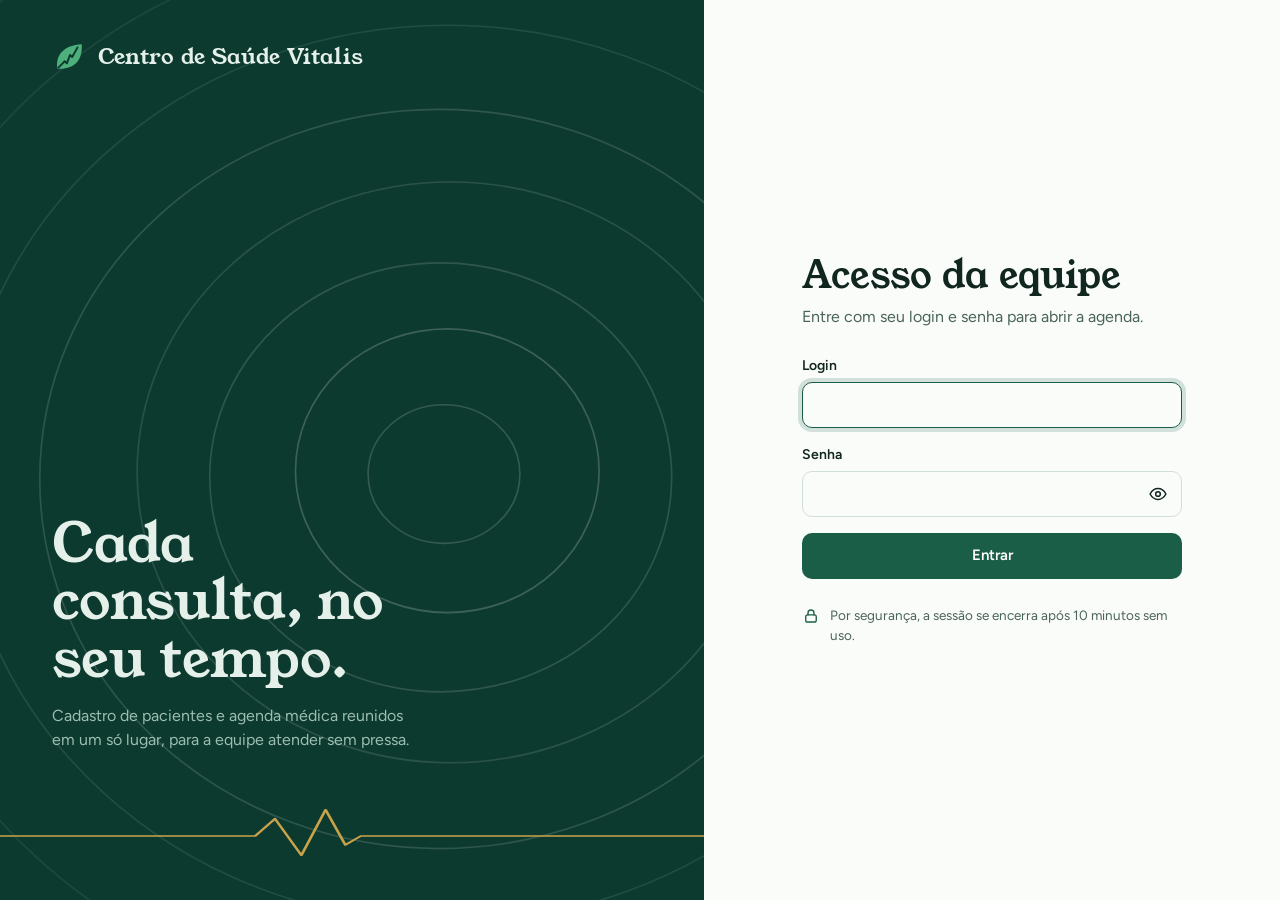
==== frontend/index.html @ 3910bebd "Add files via upload Versão para deploy" ====
<!DOCTYPE html>
<html lang="pt-BR">
<head>
<meta charset="utf-8">
<meta name="viewport" content="width=device-width, initial-scale=1, viewport-fit=cover">
<!-- Camada extra de segurança no navegador (em produção, defina também o CSP completo no servidor) -->
<meta http-equiv="Content-Security-Policy" content="object-src 'none'; base-uri 'none'; form-action 'none'">
<meta name="referrer" content="no-referrer">
<meta name="robots" content="noindex, nofollow">
<title>Centro de Saúde Vitalis | Acesso da equipe</title>
<link rel="icon" href="data:image/svg+xml,%3Csvg xmlns='http://www.w3.org/2000/svg' viewBox='0 0 32 32'%3E%3Cpath d='M5 27C3 14 11 5 28 4c1 15-7 24-23 23Z' fill='%234DAF7C'/%3E%3C/svg%3E">
<link rel="preconnect" href="https://fonts.googleapis.com">
<link rel="preconnect" href="https://fonts.gstatic.com" crossorigin>
<link href="https://fonts.googleapis.com/css2?family=Figtree:wght@400;500;600;700&family=Young+Serif&display=swap" rel="stylesheet">
<link rel="stylesheet" href="style.css">
</head>
<body>

<!-- Símbolos reutilizáveis -->
<svg class="sprite" width="0" height="0" aria-hidden="true" focusable="false">
  <symbol id="folha" viewBox="0 0 32 32">
    <path d="M5 27C3 14 11 5 28 4c1 15-7 24-23 23Z" fill="#4DAF7C"/>
    <path d="M6 26l6-6 2 2 3-8 2 2 5-9" fill="none" stroke="#0D3A2F" stroke-width="1.8" stroke-linecap="round" stroke-linejoin="round"/>
  </symbol>
  <symbol id="aneis" viewBox="0 0 640 640">
    <g fill="none" stroke="currentColor">
      <ellipse cx="320" cy="320" rx="46" ry="42" stroke-opacity=".16"/>
      <ellipse cx="322" cy="318" rx="92" ry="86" stroke-opacity=".2"/>
      <ellipse cx="318" cy="322" rx="140" ry="130" stroke-opacity=".14"/>
      <ellipse cx="324" cy="319" rx="190" ry="176" stroke-opacity=".12"/>
      <ellipse cx="317" cy="323" rx="242" ry="224" stroke-opacity=".14"/>
      <ellipse cx="322" cy="320" rx="296" ry="272" stroke-opacity=".09"/>
      <ellipse cx="320" cy="320" rx="352" ry="326" stroke-opacity=".07"/>
      <ellipse cx="321" cy="321" rx="412" ry="380" stroke-opacity=".05"/>
    </g>
  </symbol>
</svg>

<!-- ============ LOGIN ============ -->
<main class="login" id="login-view">
  <section class="login-art" aria-hidden="true">
    <svg class="rings" viewBox="0 0 640 640" focusable="false">
      <use href="#aneis" width="640" height="640"/>
    </svg>
    <svg class="ecg-line" viewBox="0 0 640 150" preserveAspectRatio="none" focusable="false">
      <path class="ecg" pathLength="1" d="M0 75H206L232 75L250 48L274 105L296 34L314 89L328 75H640"/>
    </svg>
    <div class="brand"><svg class="ic" width="34" height="34"><use href="#folha"/></svg><span>Centro de Saúde Vitalis</span></div>
    <div class="art-copy">
      <h2>Cada consulta, no seu tempo.</h2>
      <p>Cadastro de pacientes e agenda médica reunidos em um só lugar, para a equipe atender sem pressa.</p>
    </div>
  </section>

  <section class="login-panel">
    <form class="login-box" id="login-form" novalidate>
      <div>
        <h1>Acesso da equipe</h1>
        <p class="sub">Entre com seu login e senha para abrir a agenda.</p>
      </div>
      <div class="form">
        <div class="field">
          <label for="login">Login</label>
          <input class="input" id="login" name="username" type="text" autocomplete="username" autocapitalize="none" spellcheck="false" maxlength="40" required autofocus>
        </div>
        <div class="field">
          <label for="senha">Senha</label>
          <div class="pw">
            <input class="input" id="senha" name="password" type="password" autocomplete="current-password" maxlength="72" required>
            <button class="icon-btn" type="button" id="pw-toggle" aria-label="Mostrar senha" aria-pressed="false"><span data-icon="eye"></span></button>
          </div>
        </div>
        <p class="msg" id="login-msg" role="alert" aria-live="assertive"></p>
        <button class="btn primary block" type="submit" id="login-btn">Entrar</button>
      </div>
      <p class="seguro"><span data-icon="lock" data-size="18"></span><span>Por segurança, a sessão se encerra após 10 minutos sem uso.</span></p>
      <p class="demo-note" id="demo-note">Modo demonstração: nesta versão, qualquer login e senha preenchidos entram. Ao ligar ao backend real, a validação passa a ser feita pelo servidor.</p>
    </form>
  </section>
</main>

<!-- ============ APLICATIVO ============ -->
<div class="app" id="app-view" hidden>
  <aside class="side">
    <div class="brand"><svg class="ic" width="32" height="32" aria-hidden="true"><use href="#folha"/></svg><span>Vitalis</span></div>
    <nav class="nav" aria-label="Principal">
      <button class="nav-btn" type="button" data-view="inicio"><span data-icon="home"></span><span>Início</span></button>
      <button class="nav-btn" type="button" data-view="pacientes"><span data-icon="users"></span><span>Pacientes</span></button>
      <button class="nav-btn" type="button" data-view="consultas"><span data-icon="calendar"></span><span>Consultas</span></button>
    </nav>
    <div class="side-foot">
      <div class="demo-tag" id="demo-tag">Modo demonstração com dados fictícios.<br><button type="button" id="btn-limpar">Limpar dados de exemplo</button></div>
      <div class="side-user"><span class="avatar" id="user-avatar" aria-hidden="true"></span><div><b id="user-login"></b><small>Equipe da clínica</small></div></div>
      <button class="nav-btn" type="button" id="btn-sair"><span data-icon="logout"></span><span>Sair</span></button>
    </div>
  </aside>

  <main class="main" id="main">
    <header class="top">
      <div>
        <h1 id="titulo" tabindex="-1"></h1>
        <p id="subtitulo"></p>
      </div>
      <div class="top-actions">
        <button class="icon-btn" type="button" id="btn-tema" aria-label="Alternar tema claro ou escuro"><span data-icon="moon"></span></button>
        <button class="btn primary" type="button" id="top-acao"><span data-icon="plus" data-size="18"></span><span></span></button>
      </div>
    </header>

    <!-- Início -->
    <section class="view" id="v-inicio" aria-labelledby="titulo">
      <div class="inicio-grid">
        <article class="proxima">
          <svg class="proxima-aneis" viewBox="0 0 640 640" aria-hidden="true" focusable="false"><use href="#aneis" width="640" height="640"/></svg>
          <div class="proxima-corpo" id="proxima-corpo"></div>
        </article>
        <div class="resumo" id="resumo"></div>
      </div>
      <div class="secao-head"><h2>Próximos atendimentos</h2><button class="link" type="button" data-ir="consultas">Ver agenda completa</button></div>
      <div id="inicio-agenda"></div>
    </section>

    <!-- Pacientes -->
    <section class="view" id="v-pacientes" hidden aria-labelledby="titulo">
      <div class="toolbar">
        <div class="busca">
          <span data-icon="search" data-size="20"></span>
          <label class="sr" for="busca">Buscar paciente</label>
          <input class="input" id="busca" type="search" placeholder="Buscar por nome, CPF ou convênio" autocomplete="off" maxlength="60">
        </div>
      </div>
      <div id="pacientes-area"></div>
      <p class="contagem" id="pacientes-contagem" aria-live="polite"></p>
    </section>

    <!-- Consultas -->
    <section class="view" id="v-consultas" hidden aria-labelledby="titulo">
      <div class="consultas-grid">
        <div class="painel">
          <h2>Agendar consulta</h2>
          <div class="aviso" id="aviso-sem-paciente" hidden>
            <span>Nenhum paciente cadastrado para agendar consulta.</span>
            <button class="btn ghost" type="button" id="btn-cadastrar-antes">Cadastrar paciente</button>
          </div>
          <form class="form" id="form-consulta" novalidate>
            <fieldset id="fs-consulta" class="form">
              <div class="field">
                <label for="c-paciente">Paciente</label>
                <select class="input" id="c-paciente" required></select>
              </div>
              <div class="field">
                <label for="c-medico">Nome do médico</label>
                <input class="input" id="c-medico" type="text" maxlength="80" autocomplete="off" placeholder="Ex.: Dra. Camila Rocha" required>
              </div>
              <div class="field">
                <label for="c-data">Data e hora</label>
                <input class="input" id="c-data" type="datetime-local" step="60" required>
              </div>
              <div class="field">
                <label for="c-orcamento">Orçamento da consulta (R$)</label>
                <input class="input" id="c-orcamento" type="number" min="0" step="0.01" inputmode="decimal" placeholder="Opcional">
              </div>
              <p class="msg" id="msg-consulta" role="alert"></p>
              <button class="btn primary" type="submit" id="btn-agendar">Agendar consulta</button>
            </fieldset>
          </form>
        </div>
        <div>
          <div class="secao-head sem-margem"><h2>Agenda</h2></div>
          <div id="consultas-agenda"></div>
        </div>
      </div>
    </section>
  </main>
</div>

<!-- Cadastro de paciente -->
<dialog id="dlg-paciente" aria-labelledby="dlg-titulo">
  <form class="dlg form" id="form-paciente" novalidate>
    <div>
      <h2 id="dlg-titulo">Novo paciente</h2>
      <p class="sub" id="dlg-descricao">Nome, CPF e convênio são obrigatórios. A foto é opcional.</p>
    </div>
    <div class="dlg-topo">
      <div class="foto-picker">
        <button type="button" class="foto-botao" id="p-foto-botao" aria-label="Adicionar foto do paciente">
          <img id="p-foto-preview" alt="" hidden>
          <span id="p-foto-letra" aria-hidden="true">?</span>
          <span class="foto-selo" aria-hidden="true"><span data-icon="camera" data-size="15"></span></span>
        </button>
        <input type="file" id="p-foto-arquivo" accept="image/png,image/jpeg,image/webp" class="sr" tabindex="-1">
        <button type="button" class="link foto-remover" id="p-foto-remover" hidden>Remover foto</button>
      </div>
      <div class="form">
        <div class="field">
          <label for="p-nome">Nome</label>
          <input class="input" id="p-nome" type="text" maxlength="100" autocomplete="off" required>
        </div>
        <div class="field">
          <label for="p-cpf">CPF</label>
          <input class="input" id="p-cpf" type="text" inputmode="numeric" maxlength="14" autocomplete="off" placeholder="000.000.000-00" required>
        </div>
        <div class="field">
          <label for="p-convenio">Convênio</label>
          <input class="input" id="p-convenio" type="text" maxlength="60" autocomplete="off" list="convenios" placeholder="Ex.: Particular" required>
          <datalist id="convenios"><option value="Particular"><option value="Unimed"><option value="Bradesco Saúde"><option value="SulAmérica"><option value="Amil"><option value="Hapvida"></datalist>
        </div>
      </div>
    </div>
    <p class="msg" id="msg-paciente" role="alert"></p>
    <div class="dlg-acoes">
      <button class="btn ghost" type="button" id="p-cancelar">Cancelar</button>
      <button class="btn primary" type="submit" id="p-salvar">Cadastrar paciente</button>
    </div>
  </form>
</dialog>

<!-- Detalhes do paciente -->
<dialog id="dlg-paciente-detalhes" aria-labelledby="dlg-detalhes-titulo">
  <div class="dlg form" id="form-detalhes-paciente">
    <div>
      <h2 id="dlg-detalhes-titulo">Detalhes do paciente</h2>
    </div>
    <div class="dlg-topo detalhes-topo">
      <div class="foto-picker">
        <div class="foto-botao readonly" id="d-p-foto-botao" aria-hidden="true">
          <img id="d-p-foto-preview" alt="" hidden>
          <span id="d-p-foto-letra" aria-hidden="true">?</span>
        </div>
      </div>
      <div class="form">
        <div class="field">
          <label>Nome</label>
          <div class="input readonly-text" id="d-p-nome"></div>
        </div>
        <div class="field">
          <label>CPF</label>
          <div class="input readonly-text" id="d-p-cpf"></div>
        </div>
        <div class="field">
          <label>Convênio</label>
          <div class="input readonly-text" id="d-p-convenio"></div>
        </div>
      </div>
    </div>
    <div class="dlg-acoes">
      <button class="btn ghost" type="button" id="d-fechar">Fechar</button>
      <button class="btn primary" type="button" id="d-editar">Editar cadastro</button>
      <button class="btn danger" type="button" id="d-excluir">Excluir paciente</button>
    </div>
  </div>
</dialog>

<!-- Orçamento da consulta -->
<dialog id="dlg-orcamento" aria-labelledby="o-titulo">
  <form class="dlg form" id="form-orcamento" novalidate>
    <div>
      <h2 id="o-titulo">Orçamento da consulta</h2>
      <p class="sub" id="o-quem"></p>
    </div>
    <div class="field">
      <label for="o-valor">Valor total (R$)</label>
      <input class="input" id="o-valor" type="number" min="0" step="0.01" inputmode="decimal" placeholder="Ex.: 150,00" required>
    </div>
    <p class="msg" id="msg-orcamento" role="alert"></p>
    <div class="dlg-acoes">
      <button class="btn ghost danger" type="button" id="o-remover">Remover orçamento</button>
      <button class="btn ghost" type="button" id="o-cancelar">Cancelar</button>
      <button class="btn primary" type="submit" id="o-salvar">Salvar orçamento</button>
    </div>
  </form>
</dialog>

<!-- Reagendar consulta -->
<dialog id="dlg-reagendar" aria-labelledby="dlg-reagendar-titulo">
  <form class="dlg form" id="form-reagendar" novalidate>
    <div>
      <h2 id="dlg-reagendar-titulo">Reagendar consulta</h2>
      <p class="sub" id="reagendar-quem"></p>
    </div>
    <div class="field">
      <label for="r-data">Nova data e hora</label>
      <input class="input" id="r-data" type="datetime-local" step="60" required>
    </div>
    <p class="msg" id="msg-reagendar" role="alert"></p>
    <div class="dlg-acoes">
      <button class="btn ghost" type="button" id="r-cancelar">Cancelar</button>
      <button class="btn primary" type="submit" id="r-salvar">Salvar novo horário</button>
    </div>
  </form>
</dialog>

<div class="toast" id="toast" role="status" aria-live="polite"></div>

<script src="app.js"></script>
</body>
</html>
---- frontend/style.css ----
/* Clínica Médica — estilos da interface (Centro de Saúde Vitalis)
   Movido do <style> do index.html sem alterar o visual. */

/* ============ Tokens ============ */
:root{
  --bg:#EDF3EF; --surface:#FAFCFA; --surface-2:#E3EDE7;
  --ink:#10261F; --ink-2:#4B645A; --line:#D0DED5;
  --brand:#1B5E48; --brand-hover:#154A39; --on-brand:#FFFFFF;
  --leaf:#4DAF7C; --brass:#C9A24B; --brass-text:#86601A; --on-brass:#231A05;
  --danger:#A9302A; --danger-bg:#F8E7E4;
  --ok:#1B6B47; --ok-bg:#DDF0E5;
  --ring:rgba(27,94,72,.18); --focus:#2F8F63;
  --side:#0D3A2F; --side-2:#15503F; --side-ink:#E4F0E9; --side-mute:#9CBDB0;
  --f-display:'Young Serif', Georgia, 'Times New Roman', serif;
  --f-body:'Figtree', system-ui, -apple-system, 'Segoe UI', Roboto, sans-serif;
  color-scheme: light;

  box-sizing:border-box;
  padding-top:env(safe-area-inset-top,0px);
  padding-bottom:env(safe-area-inset-bottom,0px);
}
@media (prefers-color-scheme: dark){
  :root:not([data-theme="light"]){
    --bg:#0B1915; --surface:#12241E; --surface-2:#1A3029;
    --ink:#E6F0EA; --ink-2:#9DB5AA; --line:#25423A;
    --brand:#4DAF7C; --brand-hover:#63C08E; --on-brand:#062119;
    --brass-text:#E2C27A;
    --danger:#F19288; --danger-bg:#3A1E1B;
    --ok:#7ADBA6; --ok-bg:#163126;
    --ring:rgba(77,175,124,.3); --focus:#7FD3A6;
    --side:#081F19; --side-2:#123A2F;
    color-scheme: dark;
  }
}
:root[data-theme="dark"]{
  --bg:#0B1915; --surface:#12241E; --surface-2:#1A3029;
  --ink:#E6F0EA; --ink-2:#9DB5AA; --line:#25423A;
  --brand:#4DAF7C; --brand-hover:#63C08E; --on-brand:#062119;
  --brass-text:#E2C27A;
  --danger:#F19288; --danger-bg:#3A1E1B;
  --ok:#7ADBA6; --ok-bg:#163126;
  --ring:rgba(77,175,124,.3); --focus:#7FD3A6;
  --side:#081F19; --side-2:#123A2F;
  color-scheme: dark;
}

/* ============ Base ============ */
*,*::before,*::after{box-sizing:border-box}
html{height:100%; scroll-padding-top:env(safe-area-inset-top,0px); -webkit-text-size-adjust:100%}
body{height:100%; margin:0; overflow:hidden; background:var(--bg); color:var(--ink);
  font:400 16px/1.5 var(--f-body); -webkit-font-smoothing:antialiased}
[hidden]{display:none !important}
h1,h2,h3,p{margin:0}
button,input,select{font:inherit; color:inherit}
:focus-visible{outline:3px solid var(--focus); outline-offset:2px; border-radius:6px}
.side :focus-visible,.login-art :focus-visible,.proxima :focus-visible{outline-color:#E9CB83}
.sr{position:absolute; width:1px; height:1px; overflow:hidden; clip:rect(0 0 0 0); white-space:nowrap}
svg.ic{flex:none; display:block}

/* ============ Botões e campos ============ */
.btn{display:inline-flex; align-items:center; justify-content:center; gap:8px; min-height:46px; padding:0 20px;
  border:1.5px solid transparent; border-radius:10px; font-weight:600; font-size:15px; line-height:1;
  cursor:pointer; transition:background .15s, border-color .15s}
.btn.primary{background:var(--brand); color:var(--on-brand)}
.btn.primary:hover{background:var(--brand-hover)}
.btn.ghost{background:transparent; border-color:var(--line); color:var(--ink)}
.btn.ghost:hover{background:var(--surface-2)}
.btn.accent{background:var(--brass); color:var(--on-brass)}
.btn.danger{background:var(--danger); color:#fff}
.btn.danger:hover{filter:brightness(1.08)}
.btn.ghost.danger{background:transparent; border-color:var(--danger); color:var(--danger)}
.btn.ghost.danger:hover{background:var(--danger-bg)}
@media (prefers-color-scheme: dark){ :root:not([data-theme="light"]) .btn.danger:not(.ghost){color:#1F0907} }
:root[data-theme="dark"] .btn.danger:not(.ghost){color:#1F0907}
.btn.accent:hover{filter:brightness(1.06)}
.btn:disabled{opacity:.55; cursor:not-allowed}
.btn.block{width:100%}
.icon-btn{display:inline-grid; place-items:center; width:44px; height:44px; border:1.5px solid var(--line);
  border-radius:10px; background:transparent; cursor:pointer; color:var(--ink)}
.icon-btn:hover{background:var(--surface-2)}
.icon-btn.sm{width:32px; height:32px; border-color:transparent; border-radius:8px; color:var(--ink-2)}
.link{background:none; border:0; padding:4px 0; color:var(--brand); font-weight:600; cursor:pointer;
  text-decoration:underline; text-underline-offset:3px}

.field{display:grid; gap:6px}
.field label{font-weight:600; font-size:14px}
.input{width:100%; min-height:46px; padding:0 14px; border:1.5px solid var(--line); border-radius:10px;
  background:var(--surface); color:var(--ink); transition:border-color .15s, box-shadow .15s}
.input::placeholder{color:var(--ink-2); opacity:.7}
.input:focus-visible{outline:none; border-color:var(--brand); box-shadow:0 0 0 4px var(--ring)}
.input[aria-invalid="true"]{border-color:var(--danger)}
.pw{position:relative}
.pw .input{padding-right:52px}
.pw .icon-btn{position:absolute; right:4px; top:3px; width:40px; height:40px; border:0}
.msg{padding:10px 12px; border-radius:10px; font-size:14px; font-weight:500}
.msg:empty{display:none}
.msg[data-tipo="erro"]{background:var(--danger-bg); color:var(--danger)}
.msg[data-tipo="info"]{background:var(--surface-2); color:var(--ink)}
.form{display:grid; gap:16px}
fieldset{border:0; padding:0; margin:0; min-width:0}
fieldset:disabled{opacity:.55}

/* ============ Login ============ */
.login{height:100%; overflow-y:auto; display:grid; grid-template-columns:minmax(0,1.1fr) minmax(0,.9fr)}
.login-art{position:relative; overflow:hidden; background:var(--side); color:var(--side-ink);
  padding:40px 52px; display:flex; flex-direction:column; justify-content:space-between; min-height:100%}
.rings{position:absolute; width:150%; height:auto; max-width:none; right:-38%; top:-6%; color:#fff; pointer-events:none}
.ecg-line{position:absolute; z-index:0; left:0; bottom:16px; width:100%; height:96px; overflow:visible; pointer-events:none}
.ecg{fill:none; stroke:var(--brass); stroke-width:2.6; stroke-linejoin:round; stroke-linecap:butt;
  stroke-dasharray:1; stroke-dashoffset:1; animation:tracar 2.8s .35s cubic-bezier(.5,0,.2,1) forwards}
@keyframes tracar{to{stroke-dashoffset:0}}
.brand{position:relative; z-index:1; display:flex; align-items:center; gap:12px;
  font:400 22px/1 var(--f-display); letter-spacing:.01em}
.art-copy{position:relative; z-index:1; margin-bottom:clamp(72px,12vh,120px)}
.art-copy h2{font:400 clamp(36px,4.3vw,62px)/1.05 var(--f-display); max-width:11ch; margin-bottom:16px}
.art-copy p{color:var(--side-mute); max-width:36ch}
.login-panel{background:var(--surface); display:grid; place-items:center; padding:40px 28px}
.login-box{width:100%; max-width:380px; display:grid; gap:26px}
.login-box h1{font:400 clamp(30px,3vw,38px)/1.1 var(--f-display)}
.login-box .sub{color:var(--ink-2); margin-top:8px}
.seguro{display:flex; gap:10px; align-items:flex-start; color:var(--ink-2); font-size:13.5px}
.seguro svg{margin-top:2px; color:var(--brand)}
.demo-note{font-size:13px; color:var(--ink-2); border-top:1px solid var(--line); padding-top:16px}

/* ============ App ============ */
.app{height:100%; display:grid; grid-template-columns:250px minmax(0,1fr)}
.side{background:var(--side); color:var(--side-ink); display:flex; flex-direction:column; gap:28px; padding:24px 16px; min-height:0; overflow-y:auto}
.side .brand{padding:0 8px; font-size:20px}
.nav{display:grid; gap:4px}
.nav-btn{display:flex; align-items:center; gap:12px; width:100%; min-height:46px; padding:0 14px; border:0; border-radius:12px;
  background:transparent; color:var(--side-mute); font-weight:600; font-size:15px; text-align:left; cursor:pointer;
  transition:background .15s, color .15s}
.nav-btn:hover{background:rgba(255,255,255,.07); color:#fff}
.nav-btn[aria-current="page"]{background:var(--side-2); color:#fff; box-shadow:inset 3px 0 0 var(--brass)}
.side-foot{margin-top:auto; display:grid; gap:12px}
.demo-tag{font-size:12.5px; color:var(--side-mute); border:1px dashed rgba(255,255,255,.22); border-radius:10px; padding:10px 12px}
.demo-tag button{background:none; border:0; padding:0; margin-top:4px; color:#E9CB83; font-weight:600; cursor:pointer; text-decoration:underline; text-underline-offset:3px; font-size:12.5px}
.side-user{display:flex; align-items:center; gap:10px; padding:0 6px}
.side-user .avatar{background:var(--side-2); color:#fff}
.side-user b{display:block; font-size:14px; overflow-wrap:anywhere}
.side-user small{color:var(--side-mute); font-size:12.5px}

.main{overflow-y:auto; min-height:0; padding:32px clamp(20px,4vw,56px) 64px}
.top{display:flex; justify-content:space-between; align-items:flex-start; gap:16px; margin:0 auto 30px; max-width:1080px}
.top h1{font:400 clamp(28px,3.4vw,40px)/1.1 var(--f-display); overflow-wrap:anywhere}
.top h1:focus{outline:none}
.top p{margin-top:6px; color:var(--ink-2)}
.top-actions{display:flex; gap:10px; flex:none}
.view{max-width:1080px; margin:0 auto}

.avatar{display:grid; place-items:center; flex:none; width:38px; height:38px; border-radius:50%;
  font-weight:700; font-size:14px; background:var(--surface-2); color:var(--brand); overflow:hidden}
.avatar img{width:100%; height:100%; object-fit:cover}
.avatar.t1{background:#DDEBCF; color:#3B6A24}
.avatar.t2{background:#F1E6C6; color:#7A5A12}
:root[data-theme="dark"] .avatar.t1{background:#22391B; color:#A8D98B}
:root[data-theme="dark"] .avatar.t2{background:#3B3216; color:#E2C27A}
@media (prefers-color-scheme: dark){
  :root:not([data-theme="light"]) .avatar.t1{background:#22391B; color:#A8D98B}
  :root:not([data-theme="light"]) .avatar.t2{background:#3B3216; color:#E2C27A}
}
.chip{display:inline-block; padding:3px 11px; border-radius:999px; background:var(--surface-2); font-size:13px; font-weight:600; white-space:nowrap}

/* Início */
.inicio-grid{display:grid; grid-template-columns:minmax(0,1.65fr) minmax(220px,1fr); gap:32px; align-items:stretch}
.proxima{position:relative; overflow:hidden; background:var(--side); color:var(--side-ink);
  border-radius:30px 30px 30px 6px; padding:34px 36px; min-height:280px; display:flex; align-items:flex-end}
.proxima-aneis{position:absolute; width:460px; height:460px; right:-130px; top:-150px; color:#fff; pointer-events:none}
.proxima-corpo{position:relative; z-index:1; display:grid; gap:4px; max-width:100%}
.rotulo{color:var(--side-mute); font-size:15px; font-weight:500}
.hora-grande{font:400 clamp(60px,9vw,96px)/1 var(--f-display); letter-spacing:-.02em; margin:6px 0 2px}
.data-longa{font-size:18px; color:var(--side-ink)}
.quem-grande{font-size:22px; font-weight:700; margin-top:14px; overflow-wrap:anywhere}
.medico-claro{color:var(--side-mute)}
.vazio-titulo{font:400 30px/1.15 var(--f-display); margin-top:6px}
.vazio-txt{color:var(--side-mute); max-width:38ch; margin-bottom:14px}
.resumo{display:grid; align-content:center}
.resumo div{display:flex; align-items:baseline; gap:16px; padding:18px 0; border-bottom:1px solid var(--line)}
.resumo div:first-child{padding-top:0}
.resumo div:last-child{border-bottom:0; padding-bottom:0}
.resumo b{font:400 46px/1 var(--f-display); color:var(--brand); min-width:56px}
.resumo span{color:var(--ink-2); font-weight:500}
.secao-head{display:flex; justify-content:space-between; align-items:baseline; gap:12px; margin:44px 0 6px}
.secao-head h2{font:400 26px/1.2 var(--f-display)}

/* Agenda agrupada por dia */
.dia{display:grid; grid-template-columns:84px minmax(0,1fr); gap:0 20px; padding:20px 0; border-top:1px solid var(--line)}
.dia-marca{font:400 42px/1 var(--f-display)}
.dia-marca small{display:block; font:600 13px/1.35 var(--f-body); color:var(--ink-2); margin-top:6px}
.dia.hoje .dia-marca small:first-of-type{color:var(--brass-text)}
.dia.hoje .dia-marca small:first-of-type::before{content:""; display:inline-block; width:7px; height:7px; border-radius:50%; background:var(--brass); margin-right:6px; vertical-align:middle}
.consulta{display:grid; grid-template-columns:64px minmax(0,1fr) auto; gap:14px; align-items:center; padding:10px 0}
.consulta-acoes{display:flex; align-items:center; justify-content:flex-end; gap:8px; flex-wrap:wrap}
.consulta-orcamento{min-height:34px; padding:0 10px; font-size:13px; white-space:nowrap}
.orcamento-chip{font-variant-numeric:tabular-nums}
.consulta + .consulta{border-top:1px dashed var(--line)}
.consulta.passada{opacity:.55}
.hora{font:400 22px/1 var(--f-display)}
.quem{font-weight:600; overflow-wrap:anywhere}
.medico{color:var(--ink-2); font-size:14px; overflow-wrap:anywhere}
.vazio-inline{color:var(--ink-2); padding:22px 0; border-top:1px solid var(--line)}
.vazio-bloco{padding:44px 20px; text-align:center; display:grid; gap:12px; justify-items:center; color:var(--ink-2)}
.vazio-bloco strong{font:400 24px/1.2 var(--f-display); color:var(--ink)}

/* Pacientes */
.toolbar{display:flex; gap:12px; flex-wrap:wrap; align-items:center; margin-bottom:16px}
.busca{position:relative; flex:1 1 260px}
.busca svg{position:absolute; left:14px; top:13px; color:var(--ink-2); pointer-events:none}
.busca .input{padding-left:44px}
.tabela-wrap{background:var(--surface); border:1px solid var(--line); border-radius:18px; overflow:hidden}
table{width:100%; border-collapse:collapse}
th{text-align:left; font-size:13px; font-weight:600; color:var(--ink-2); padding:12px 20px; background:var(--surface-2)}
td{padding:14px 20px; border-top:1px solid var(--line); vertical-align:middle}
.pessoa{display:flex; align-items:center; gap:12px; min-width:0}
.pessoa .nome{font-weight:600; overflow-wrap:anywhere}
.pessoa .sub{font-size:13px; color:var(--ink-2)}
.cpf-cel{display:flex; align-items:center; gap:4px}
.cpf{font-variant-numeric:tabular-nums; letter-spacing:.02em}
.contagem{color:var(--ink-2); font-size:14px; margin-top:12px}
.acoes-inline{display:flex; flex-wrap:wrap; gap:8px}
.acoes-inline .btn{min-height:38px; padding:0 14px; font-size:14px}

/* Consultas */
.consultas-grid{display:grid; grid-template-columns:minmax(280px,350px) minmax(0,1fr); gap:44px; align-items:start}
.painel{background:var(--surface); border:1px solid var(--line); border-radius:20px; padding:26px; position:sticky; top:0}
.painel h2{font:400 24px/1.2 var(--f-display); margin-bottom:18px}
.aviso{display:grid; gap:10px; justify-items:start; margin-bottom:16px; color:var(--ink-2); font-size:14.5px}
select.input{appearance:none; -webkit-appearance:none; padding-right:40px;
  background-image:url("data:image/svg+xml,%3Csvg xmlns='http://www.w3.org/2000/svg' width='16' height='16' viewBox='0 0 24 24' fill='none' stroke='%2367857A' stroke-width='2.2' stroke-linecap='round' stroke-linejoin='round'%3E%3Cpath d='M6 9l6 6 6-6'/%3E%3C/svg%3E");
  background-repeat:no-repeat; background-position:right 14px center}

/* Diálogo */
.dlg-topo{display:flex; gap:18px; align-items:flex-start}
.dlg-topo .form{flex:1; min-width:0}
.foto-picker{display:grid; justify-items:center; gap:8px; flex:none}
.foto-botao{position:relative; width:84px; height:84px; border-radius:50%; border:1.5px dashed var(--line);
  background:var(--surface-2); color:var(--ink-2); cursor:pointer; overflow:hidden; display:grid; place-items:center;
  font:400 30px/1 var(--f-display); padding:0}
.foto-botao:hover{border-color:var(--brand); color:var(--brand)}
.foto-botao img{width:100%; height:100%; object-fit:cover; border-radius:50%}
.foto-selo{position:absolute; right:-2px; bottom:-2px; width:28px; height:28px; border-radius:50%; background:var(--brand);
  color:var(--on-brand); display:grid; place-items:center; border:2px solid var(--surface)}
.foto-remover{font-size:12.5px; padding:0}
.readonly-text{display:flex; align-items:center; padding:10px 14px; background:var(--surface-2); overflow-wrap:anywhere}
.foto-botao.readonly{cursor:default}
.foto-botao.readonly:hover{border-color:var(--line); color:var(--ink-2)}
dialog{border:0; padding:0; border-radius:24px 24px 24px 8px; background:var(--surface); color:var(--ink);
  width:min(470px, calc(100% - 32px)); box-shadow:0 30px 80px -20px rgba(6,30,24,.55)}
dialog::backdrop{background:rgba(6,30,24,.6)}
dialog[open]{animation:sobe .22s ease-out}
@keyframes sobe{from{opacity:0; transform:translateY(12px)}}
.dlg{padding:28px}
.dlg h2{font:400 26px/1.2 var(--f-display); margin-bottom:4px}
.dlg .sub{color:var(--ink-2); margin-bottom:20px}
.dlg-acoes{display:flex; gap:10px; justify-content:flex-end; margin-top:6px}
@media (max-width: 720px){
  .consulta{grid-template-columns:56px minmax(0,1fr); gap:8px 12px}
  .consulta-acoes{grid-column:2; justify-content:flex-start; flex-wrap:wrap}
  .dlg-acoes{flex-wrap:wrap}
}

/* Aviso rápido */
.toast{position:fixed; left:50%; bottom:calc(28px + env(safe-area-inset-bottom,0px)); transform:translate(-50%,10px);
  background:var(--side); color:#fff; padding:12px 18px; border-radius:12px; font-weight:600; font-size:14.5px;
  box-shadow:0 12px 30px -10px rgba(6,30,24,.5); opacity:0; pointer-events:none; transition:opacity .2s, transform .2s;
  max-width:calc(100% - 32px); z-index:50; border-left:4px solid var(--brass)}
.toast.on{opacity:1; transform:translate(-50%,0)}

/* ============ Responsivo ============ */
@media (max-width: 960px){
  .consultas-grid{grid-template-columns:1fr; gap:32px}
  .painel{position:static}
  .inicio-grid{grid-template-columns:1fr; gap:26px}
  .resumo{grid-template-columns:repeat(3,1fr)}
  .resumo div{flex-direction:column; gap:6px; border-bottom:0; border-right:1px solid var(--line); padding:0 14px}
  .resumo div:first-child{padding-left:0}
  .resumo div:last-child{border-right:0}
  .resumo b{font-size:38px}
}
@media (max-width: 860px){
  .login{grid-template-columns:1fr; grid-template-rows:auto 1fr}
  .login-art{min-height:260px; padding:24px 24px 30px; gap:8px}
  .rings{width:130%; right:-32%; top:-40%}
  .art-copy{margin-bottom:76px}
  .art-copy h2{font-size:32px; max-width:none; margin:0}
  .art-copy p{display:block; max-width:52ch; margin-top:12px; font-size:14px}
  .login-panel{align-items:start; padding:32px 24px 40px}

  .app{grid-template-columns:1fr; grid-template-rows:minmax(0,1fr) auto}
  .side{order:2; flex-direction:row; align-items:center; gap:4px; padding:6px 10px; overflow:visible; border-top:1px solid rgba(255,255,255,.1)}
  .side .brand,.side-user,.demo-tag{display:none}
  .nav{display:flex; flex:1; gap:2px}
  .nav-btn{flex-direction:column; justify-content:center; gap:3px; min-height:58px; padding:6px 4px; font-size:12px; text-align:center}
  .nav-btn[aria-current="page"]{box-shadow:inset 0 3px 0 var(--brass)}
  .side-foot{margin:0; display:block}
  .side-foot .nav-btn{width:64px}
  .main{padding-top:24px}
  .toast{bottom:calc(88px + env(safe-area-inset-bottom,0px))}
  .top{flex-direction:column}
}
@media (max-width: 480px){
  .login-art{min-height:300px}
  .ecg-line{height:64px; bottom:8px}
}
@media (max-width: 720px){
  thead{display:none}
  table,tbody,tr,td{display:block}
  tr{padding:14px 16px; border-top:1px solid var(--line)}
  tr:first-child{border-top:0}
  td{border:0; padding:4px 0}
  td[data-label]{display:flex; gap:8px; align-items:center; font-size:14.5px}
  td[data-label]::before{content:attr(data-label); color:var(--ink-2); min-width:64px; font-size:13px}
  .dia{grid-template-columns:1fr; gap:8px}
  .dia-marca{display:flex; align-items:baseline; gap:10px}
  .dia-marca small{display:inline; margin:0}
  .consulta{grid-template-columns:56px minmax(0,1fr)}
  .consulta .consulta-acoes{grid-column:2; justify-self:start; margin-top:4px}
  .proxima{padding:26px 24px}
}
@media (prefers-reduced-motion: reduce){
  *{animation-duration:.001s !important; transition-duration:.001s !important}
  .ecg{animation:none; stroke-dashoffset:0}
}

/* ============ Utilitários (antes eram style="..." no HTML) ============ */
.sprite{position:absolute}
.secao-head.sem-margem{margin-top:0}
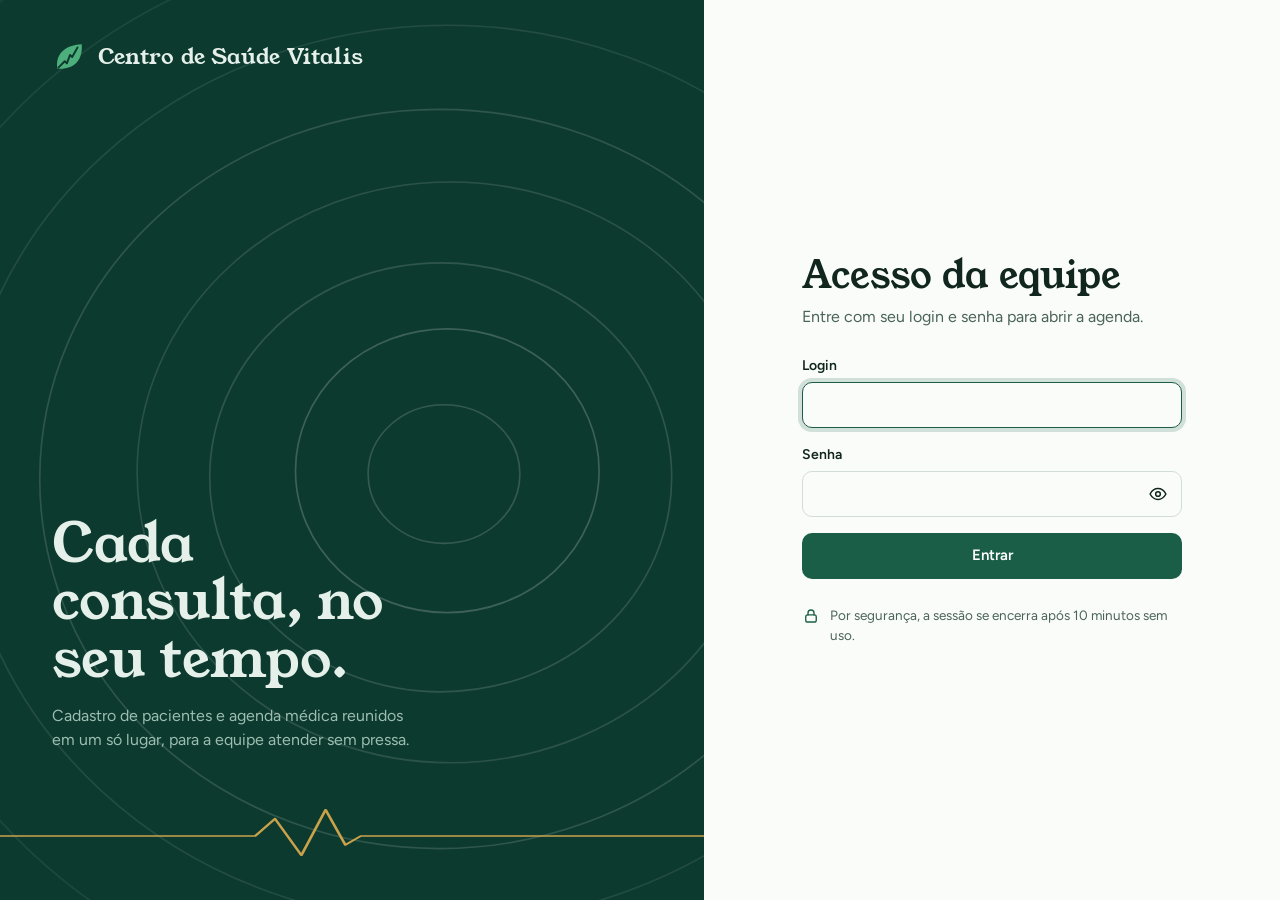
==== commit 2e74b368: "Melhorar a acessibilidade da tela de gerenciamento de usuários e reforçar foco/contraste para acessi" ====
--- a/frontend/index.html
+++ b/frontend/index.html
@@ -74,7 +74,7 @@
         <button class="btn primary block" type="submit" id="login-btn">Entrar</button>
       </div>
       <p class="seguro"><span data-icon="lock" data-size="18"></span><span>Por segurança, a sessão se encerra após 10 minutos sem uso.</span></p>
-      <p class="demo-note" id="demo-note">Modo demonstração: nesta versão, qualquer login e senha preenchidos entram. Ao ligar ao backend real, a validação passa a ser feita pelo servidor.</p>
+      <p class="demo-note" id="demo-note">Modo demonstração: qualquer login e senha entram como administrador; use o login “medico” para ver o perfil de médico. Ao ligar ao backend real, a validação passa a ser feita pelo servidor.</p>
     </form>
   </section>
 </main>
@@ -87,10 +87,11 @@
       <button class="nav-btn" type="button" data-view="inicio"><span data-icon="home"></span><span>Início</span></button>
       <button class="nav-btn" type="button" data-view="pacientes"><span data-icon="users"></span><span>Pacientes</span></button>
       <button class="nav-btn" type="button" data-view="consultas"><span data-icon="calendar"></span><span>Consultas</span></button>
+      <button class="nav-btn" type="button" data-view="usuarios" id="nav-usuarios" hidden><span data-icon="shield"></span><span>Usuários</span></button>
     </nav>
     <div class="side-foot">
       <div class="demo-tag" id="demo-tag">Modo demonstração com dados fictícios.<br><button type="button" id="btn-limpar">Limpar dados de exemplo</button></div>
-      <div class="side-user"><span class="avatar" id="user-avatar" aria-hidden="true"></span><div><b id="user-login"></b><small>Equipe da clínica</small></div></div>
+      <div class="side-user"><span class="avatar" id="user-avatar" aria-hidden="true"></span><div><b id="user-login"></b><small id="user-papel">Equipe da clínica</small></div></div>
       <button class="nav-btn" type="button" id="btn-sair"><span data-icon="logout"></span><span>Sair</span></button>
     </div>
   </aside>
@@ -135,8 +136,8 @@
 
     <!-- Consultas -->
     <section class="view" id="v-consultas" hidden aria-labelledby="titulo">
-      <div class="consultas-grid">
-        <div class="painel">
+      <div class="consultas-grid" id="consultas-grid">
+        <div class="painel" id="painel-agendar">
           <h2>Agendar consulta</h2>
           <div class="aviso" id="aviso-sem-paciente" hidden>
             <span>Nenhum paciente cadastrado para agendar consulta.</span>
@@ -171,6 +172,15 @@
         </div>
       </div>
     </section>
+
+    <!-- Usuários (somente administrador) -->
+    <section class="view" id="v-usuarios" hidden aria-labelledby="titulo">
+      <div class="usuarios-header" aria-live="polite">
+        <h2 class="sr" id="usuarios-titulo">Gerenciamento de usuários</h2>
+        <p class="contagem" id="usuarios-contagem" aria-live="polite"></p>
+      </div>
+      <div id="usuarios-area" role="region" aria-label="Lista de usuários do sistema"></div>
+    </section>
   </main>
 </div>
 
@@ -215,6 +225,48 @@
   </form>
 </dialog>
 
+<!-- Cadastro e edição de usuário -->
+<dialog id="dlg-usuario" aria-labelledby="u-titulo" aria-describedby="u-descricao u-senha-dica">
+  <form class="dlg form" id="form-usuario" novalidate>
+    <div>
+      <h2 id="u-titulo">Novo usuário</h2>
+      <p class="sub" id="u-descricao">Defina o login, a senha e o perfil de acesso.</p>
+    </div>
+    <div class="field">
+      <label for="u-login">Login</label>
+      <input class="input" id="u-login" type="text" maxlength="40" autocomplete="off" autocapitalize="none" spellcheck="false" required aria-describedby="u-login-ajuda">
+      <small class="dica" id="u-login-ajuda">Use apenas letras, números e os símbolos ponto, hífen, sublinhado ou @.</small>
+    </div>
+    <div class="field">
+      <label for="u-papel">Perfil</label>
+      <select class="input" id="u-papel" aria-describedby="u-papel-ajuda">
+        <option value="MEDICO">Médico: vê só a própria agenda e os pacientes que atende</option>
+        <option value="ADMIN">Administrador: acesso total</option>
+      </select>
+      <small class="dica" id="u-papel-ajuda">O perfil define quais recursos ficam disponíveis para o usuário.</small>
+    </div>
+    <div class="field" id="u-medico-campo">
+      <label for="u-medico">Nome do médico na agenda</label>
+      <input class="input" id="u-medico" type="text" maxlength="80" autocomplete="off" placeholder="Ex.: Dra. Camila Rocha" aria-describedby="u-medico-ajuda">
+      <small class="dica" id="u-medico-ajuda">Escreva exatamente como o nome aparece nas consultas: é por ele que o sistema encontra a agenda deste médico.</small>
+    </div>
+    <div class="field">
+      <label for="u-senha" id="u-senha-rotulo">Senha</label>
+      <input class="input" id="u-senha" type="password" maxlength="72" autocomplete="new-password" aria-describedby="u-senha-dica">
+      <small class="dica" id="u-senha-dica">Mínimo de 8 caracteres.</small>
+    </div>
+    <label class="check" id="u-ativo-campo" for="u-ativo">
+      <input type="checkbox" id="u-ativo" checked>
+      <span>Usuário ativo (pode entrar no sistema)</span>
+    </label>
+    <p class="msg" id="msg-usuario" role="alert" aria-live="assertive" aria-atomic="true"></p>
+    <div class="dlg-acoes">
+      <button class="btn ghost" type="button" id="u-cancelar">Cancelar</button>
+      <button class="btn primary" type="submit" id="u-salvar">Criar usuário</button>
+    </div>
+  </form>
+</dialog>
+
 <!-- Detalhes do paciente -->
 <dialog id="dlg-paciente-detalhes" aria-labelledby="dlg-detalhes-titulo">
   <div class="dlg form" id="form-detalhes-paciente">
--- a/frontend/style.css
+++ b/frontend/style.css
@@ -92,10 +92,10 @@
 .pw{position:relative}
 .pw .input{padding-right:52px}
 .pw .icon-btn{position:absolute; right:4px; top:3px; width:40px; height:40px; border:0}
-.msg{padding:10px 12px; border-radius:10px; font-size:14px; font-weight:500}
+.msg{padding:10px 12px; border-radius:10px; font-size:14px; font-weight:500; border-left:4px solid transparent; line-height:1.45}
 .msg:empty{display:none}
-.msg[data-tipo="erro"]{background:var(--danger-bg); color:var(--danger)}
-.msg[data-tipo="info"]{background:var(--surface-2); color:var(--ink)}
+.msg[data-tipo="erro"]{background:var(--danger-bg); color:var(--danger); border-left-color:var(--danger)}
+.msg[data-tipo="info"]{background:var(--surface-2); color:var(--ink); border-left-color:var(--brand)}
 .form{display:grid; gap:16px}
 fieldset{border:0; padding:0; margin:0; min-width:0}
 fieldset:disabled{opacity:.55}
@@ -226,7 +226,7 @@
 .painel h2{font:400 24px/1.2 var(--f-display); margin-bottom:18px}
 .aviso{display:grid; gap:10px; justify-items:start; margin-bottom:16px; color:var(--ink-2); font-size:14.5px}
 select.input{appearance:none; -webkit-appearance:none; padding-right:40px;
-  background-image:url("data:image/svg+xml,%3Csvg xmlns='http://www.w3.org/2000/svg' width='16' height='16' viewBox='0 0 24 24' fill='none' stroke='%2367857A' stroke-width='2.2' stroke-linecap='round' stroke-linejoin='round'%3E%3Cpath d='M6 9l6 6 6-6'/%3E%3C/svg%3E");
+  background-image:url("data:image/svg+xml,%3Csvg xmlns='http://www.w3.org/2000/svg' width='16' height='16' viewBox='0 0 24 24' fill='none' stroke='%2367857A' stroke-width='2.2' stroke-linecap='round' stroke-linejoin='round'%3E%3Cpath d='m6 9 6 6 6-6'/%3E%3C/svg%3E");
   background-repeat:no-repeat; background-position:right 14px center}
 
 /* Diálogo */
@@ -325,3 +325,10 @@
 /* ============ Utilitários (antes eram style="..." no HTML) ============ */
 .sprite{position:absolute}
 .secao-head.sem-margem{margin-top:0}
+
+/* ============ Perfis e usuários ============ */
+.consultas-grid.so-agenda{grid-template-columns:minmax(0,1fr)}
+.dica{color:var(--ink-2); font-size:13px; font-weight:400; line-height:1.5}
+.check{display:flex; align-items:center; gap:10px; font-size:14.5px; cursor:pointer; padding:4px 0}
+.check input{width:18px; height:18px; accent-color:var(--brand)}
+.chip.inativo{background:var(--danger-bg); color:var(--danger)}
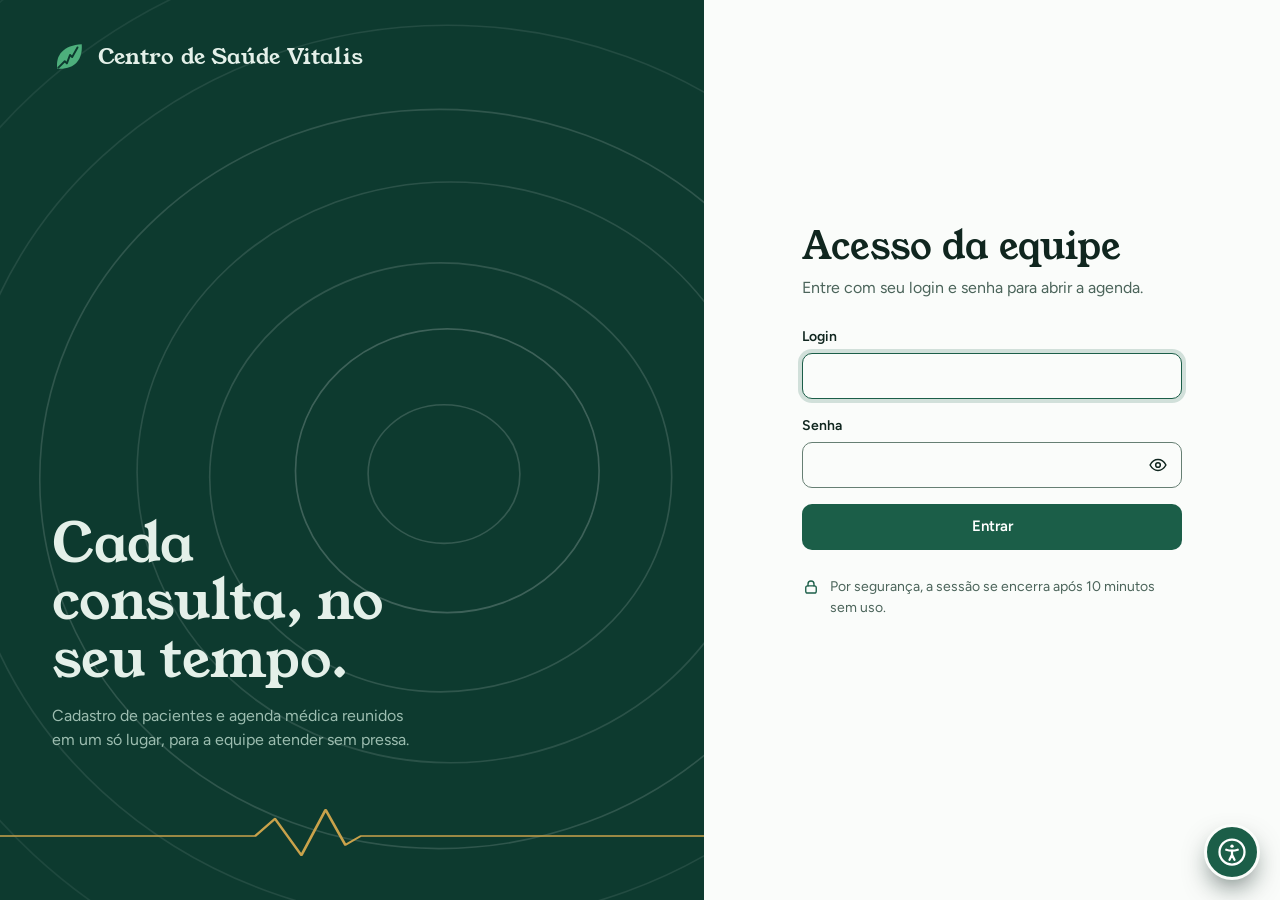
==== commit 864ce4b3: "Add files via upload" ====
--- a/frontend/index.html
+++ b/frontend/index.html
@@ -13,337 +13,35 @@
 <link rel="preconnect" href="https://fonts.gstatic.com" crossorigin>
 <link href="https://fonts.googleapis.com/css2?family=Figtree:wght@400;500;600;700&family=Young+Serif&display=swap" rel="stylesheet">
 <link rel="stylesheet" href="style.css">
+<link rel="stylesheet" href="consultas-acessibilidade.css">
+<link rel="stylesheet" href="acessibilidade.css">
+<script src="acessibilidade.js"></script>
 </head>
 <body>
-
-<!-- Símbolos reutilizáveis -->
 <svg class="sprite" width="0" height="0" aria-hidden="true" focusable="false">
-  <symbol id="folha" viewBox="0 0 32 32">
-    <path d="M5 27C3 14 11 5 28 4c1 15-7 24-23 23Z" fill="#4DAF7C"/>
-    <path d="M6 26l6-6 2 2 3-8 2 2 5-9" fill="none" stroke="#0D3A2F" stroke-width="1.8" stroke-linecap="round" stroke-linejoin="round"/>
-  </symbol>
-  <symbol id="aneis" viewBox="0 0 640 640">
-    <g fill="none" stroke="currentColor">
-      <ellipse cx="320" cy="320" rx="46" ry="42" stroke-opacity=".16"/>
-      <ellipse cx="322" cy="318" rx="92" ry="86" stroke-opacity=".2"/>
-      <ellipse cx="318" cy="322" rx="140" ry="130" stroke-opacity=".14"/>
-      <ellipse cx="324" cy="319" rx="190" ry="176" stroke-opacity=".12"/>
-      <ellipse cx="317" cy="323" rx="242" ry="224" stroke-opacity=".14"/>
-      <ellipse cx="322" cy="320" rx="296" ry="272" stroke-opacity=".09"/>
-      <ellipse cx="320" cy="320" rx="352" ry="326" stroke-opacity=".07"/>
-      <ellipse cx="321" cy="321" rx="412" ry="380" stroke-opacity=".05"/>
-    </g>
-  </symbol>
+  <symbol id="folha" viewBox="0 0 32 32"><path d="M5 27C3 14 11 5 28 4c1 15-7 24-23 23Z" fill="#4DAF7C"/><path d="M6 26l6-6 2 2 3-8 2 2 5-9" fill="none" stroke="#0D3A2F" stroke-width="1.8" stroke-linecap="round" stroke-linejoin="round"/></symbol>
+  <symbol id="aneis" viewBox="0 0 640 640"><g fill="none" stroke="currentColor"><ellipse cx="320" cy="320" rx="46" ry="42" stroke-opacity=".16"/><ellipse cx="322" cy="318" rx="92" ry="86" stroke-opacity=".2"/><ellipse cx="318" cy="322" rx="140" ry="130" stroke-opacity=".14"/><ellipse cx="324" cy="319" rx="190" ry="176" stroke-opacity=".12"/><ellipse cx="317" cy="323" rx="242" ry="224" stroke-opacity=".14"/><ellipse cx="322" cy="320" rx="296" ry="272" stroke-opacity=".09"/><ellipse cx="320" cy="320" rx="352" ry="326" stroke-opacity=".07"/><ellipse cx="321" cy="321" rx="412" ry="380" stroke-opacity=".05"/></g></symbol>
 </svg>
-
-<!-- ============ LOGIN ============ -->
 <main class="login" id="login-view">
-  <section class="login-art" aria-hidden="true">
-    <svg class="rings" viewBox="0 0 640 640" focusable="false">
-      <use href="#aneis" width="640" height="640"/>
-    </svg>
-    <svg class="ecg-line" viewBox="0 0 640 150" preserveAspectRatio="none" focusable="false">
-      <path class="ecg" pathLength="1" d="M0 75H206L232 75L250 48L274 105L296 34L314 89L328 75H640"/>
-    </svg>
-    <div class="brand"><svg class="ic" width="34" height="34"><use href="#folha"/></svg><span>Centro de Saúde Vitalis</span></div>
-    <div class="art-copy">
-      <h2>Cada consulta, no seu tempo.</h2>
-      <p>Cadastro de pacientes e agenda médica reunidos em um só lugar, para a equipe atender sem pressa.</p>
-    </div>
-  </section>
-
-  <section class="login-panel">
-    <form class="login-box" id="login-form" novalidate>
-      <div>
-        <h1>Acesso da equipe</h1>
-        <p class="sub">Entre com seu login e senha para abrir a agenda.</p>
-      </div>
-      <div class="form">
-        <div class="field">
-          <label for="login">Login</label>
-          <input class="input" id="login" name="username" type="text" autocomplete="username" autocapitalize="none" spellcheck="false" maxlength="40" required autofocus>
-        </div>
-        <div class="field">
-          <label for="senha">Senha</label>
-          <div class="pw">
-            <input class="input" id="senha" name="password" type="password" autocomplete="current-password" maxlength="72" required>
-            <button class="icon-btn" type="button" id="pw-toggle" aria-label="Mostrar senha" aria-pressed="false"><span data-icon="eye"></span></button>
-          </div>
-        </div>
-        <p class="msg" id="login-msg" role="alert" aria-live="assertive"></p>
-        <button class="btn primary block" type="submit" id="login-btn">Entrar</button>
-      </div>
-      <p class="seguro"><span data-icon="lock" data-size="18"></span><span>Por segurança, a sessão se encerra após 10 minutos sem uso.</span></p>
-      <p class="demo-note" id="demo-note">Modo demonstração: qualquer login e senha entram como administrador; use o login “medico” para ver o perfil de médico. Ao ligar ao backend real, a validação passa a ser feita pelo servidor.</p>
-    </form>
-  </section>
+  <section class="login-art" aria-hidden="true"><svg class="rings" viewBox="0 0 640 640" focusable="false"><use href="#aneis" width="640" height="640"/></svg><svg class="ecg-line" viewBox="0 0 640 150" preserveAspectRatio="none" focusable="false"><path class="ecg" pathLength="1" d="M0 75H206L232 75L250 48L274 105L296 34L314 89L328 75H640"/></svg><div class="brand"><svg class="ic" width="34" height="34"><use href="#folha"/></svg><span>Centro de Saúde Vitalis</span></div><div class="art-copy"><h2>Cada consulta, no seu tempo.</h2><p>Cadastro de pacientes e agenda médica reunidos em um só lugar, para a equipe atender sem pressa.</p></div></section>
+  <section class="login-panel"><form class="login-box" id="login-form" novalidate><div><h1>Acesso da equipe</h1><p class="sub">Entre com seu login e senha para abrir a agenda.</p></div><div class="form"><div class="field"><label for="login">Login</label><input class="input" id="login" name="username" type="text" autocomplete="username" autocapitalize="none" spellcheck="false" maxlength="40" required autofocus></div><div class="field"><label for="senha">Senha</label><div class="pw"><input class="input" id="senha" name="password" type="password" autocomplete="current-password" maxlength="72" required><button class="icon-btn" type="button" id="pw-toggle" aria-label="Mostrar senha" aria-pressed="false"><span data-icon="eye"></span></button></div></div><p class="msg" id="login-msg" role="alert" aria-live="assertive"></p><button class="btn primary block" type="submit" id="login-btn">Entrar</button></div><p class="seguro"><span data-icon="lock" data-size="18"></span><span>Por segurança, a sessão se encerra após 10 minutos sem uso.</span></p><p class="demo-note" id="demo-note">Versão de demonstração: qualquer login e senha entram como administrador. Para ver o perfil de médico, use o login “medico”. Com o servidor real, o acesso passa a ser conferido por ele.</p></form></section>
 </main>
-
-<!-- ============ APLICATIVO ============ -->
 <div class="app" id="app-view" hidden>
-  <aside class="side">
-    <div class="brand"><svg class="ic" width="32" height="32" aria-hidden="true"><use href="#folha"/></svg><span>Vitalis</span></div>
-    <nav class="nav" aria-label="Principal">
-      <button class="nav-btn" type="button" data-view="inicio"><span data-icon="home"></span><span>Início</span></button>
-      <button class="nav-btn" type="button" data-view="pacientes"><span data-icon="users"></span><span>Pacientes</span></button>
-      <button class="nav-btn" type="button" data-view="consultas"><span data-icon="calendar"></span><span>Consultas</span></button>
-      <button class="nav-btn" type="button" data-view="usuarios" id="nav-usuarios" hidden><span data-icon="shield"></span><span>Usuários</span></button>
-    </nav>
-    <div class="side-foot">
-      <div class="demo-tag" id="demo-tag">Modo demonstração com dados fictícios.<br><button type="button" id="btn-limpar">Limpar dados de exemplo</button></div>
-      <div class="side-user"><span class="avatar" id="user-avatar" aria-hidden="true"></span><div><b id="user-login"></b><small id="user-papel">Equipe da clínica</small></div></div>
-      <button class="nav-btn" type="button" id="btn-sair"><span data-icon="logout"></span><span>Sair</span></button>
-    </div>
-  </aside>
-
-  <main class="main" id="main">
-    <header class="top">
-      <div>
-        <h1 id="titulo" tabindex="-1"></h1>
-        <p id="subtitulo"></p>
-      </div>
-      <div class="top-actions">
-        <button class="icon-btn" type="button" id="btn-tema" aria-label="Alternar tema claro ou escuro"><span data-icon="moon"></span></button>
-        <button class="btn primary" type="button" id="top-acao"><span data-icon="plus" data-size="18"></span><span></span></button>
-      </div>
-    </header>
-
-    <!-- Início -->
-    <section class="view" id="v-inicio" aria-labelledby="titulo">
-      <div class="inicio-grid">
-        <article class="proxima">
-          <svg class="proxima-aneis" viewBox="0 0 640 640" aria-hidden="true" focusable="false"><use href="#aneis" width="640" height="640"/></svg>
-          <div class="proxima-corpo" id="proxima-corpo"></div>
-        </article>
-        <div class="resumo" id="resumo"></div>
-      </div>
-      <div class="secao-head"><h2>Próximos atendimentos</h2><button class="link" type="button" data-ir="consultas">Ver agenda completa</button></div>
-      <div id="inicio-agenda"></div>
-    </section>
-
-    <!-- Pacientes -->
-    <section class="view" id="v-pacientes" hidden aria-labelledby="titulo">
-      <div class="toolbar">
-        <div class="busca">
-          <span data-icon="search" data-size="20"></span>
-          <label class="sr" for="busca">Buscar paciente</label>
-          <input class="input" id="busca" type="search" placeholder="Buscar por nome, CPF ou convênio" autocomplete="off" maxlength="60">
-        </div>
-      </div>
-      <div id="pacientes-area"></div>
-      <p class="contagem" id="pacientes-contagem" aria-live="polite"></p>
-    </section>
-
-    <!-- Consultas -->
-    <section class="view" id="v-consultas" hidden aria-labelledby="titulo">
-      <div class="consultas-grid" id="consultas-grid">
-        <div class="painel" id="painel-agendar">
-          <h2>Agendar consulta</h2>
-          <div class="aviso" id="aviso-sem-paciente" hidden>
-            <span>Nenhum paciente cadastrado para agendar consulta.</span>
-            <button class="btn ghost" type="button" id="btn-cadastrar-antes">Cadastrar paciente</button>
-          </div>
-          <form class="form" id="form-consulta" novalidate>
-            <fieldset id="fs-consulta" class="form">
-              <div class="field">
-                <label for="c-paciente">Paciente</label>
-                <select class="input" id="c-paciente" required></select>
-              </div>
-              <div class="field">
-                <label for="c-medico">Nome do médico</label>
-                <input class="input" id="c-medico" type="text" maxlength="80" autocomplete="off" placeholder="Ex.: Dra. Camila Rocha" required>
-              </div>
-              <div class="field">
-                <label for="c-data">Data e hora</label>
-                <input class="input" id="c-data" type="datetime-local" step="60" required>
-              </div>
-              <div class="field">
-                <label for="c-orcamento">Orçamento da consulta (R$)</label>
-                <input class="input" id="c-orcamento" type="number" min="0" step="0.01" inputmode="decimal" placeholder="Opcional">
-              </div>
-              <p class="msg" id="msg-consulta" role="alert"></p>
-              <button class="btn primary" type="submit" id="btn-agendar">Agendar consulta</button>
-            </fieldset>
-          </form>
-        </div>
-        <div>
-          <div class="secao-head sem-margem"><h2>Agenda</h2></div>
-          <div id="consultas-agenda"></div>
-        </div>
-      </div>
-    </section>
-
-    <!-- Usuários (somente administrador) -->
-    <section class="view" id="v-usuarios" hidden aria-labelledby="titulo">
-      <div class="usuarios-header" aria-live="polite">
-        <h2 class="sr" id="usuarios-titulo">Gerenciamento de usuários</h2>
-        <p class="contagem" id="usuarios-contagem" aria-live="polite"></p>
-      </div>
-      <div id="usuarios-area" role="region" aria-label="Lista de usuários do sistema"></div>
-    </section>
+  <aside class="side"><div class="brand"><svg class="ic" width="32" height="32" aria-hidden="true"><use href="#folha"/></svg><span>Vitalis</span></div><nav class="nav" aria-label="Principal"><button class="nav-btn" type="button" data-view="inicio"><span data-icon="home"></span><span>Início</span></button><button class="nav-btn" type="button" data-view="pacientes"><span data-icon="users"></span><span>Pacientes</span></button><button class="nav-btn" type="button" data-view="consultas"><span data-icon="calendar"></span><span>Consultas</span></button><button class="nav-btn" type="button" data-view="usuarios" id="nav-usuarios" hidden><span data-icon="shield"></span><span>Usuários</span></button></nav><div class="side-foot"><div class="demo-tag" id="demo-tag">Modo demonstração com dados fictícios.<br><button type="button" id="btn-limpar">Limpar dados de exemplo</button></div><div class="side-user"><span class="avatar" id="user-avatar" aria-hidden="true"></span><div><b id="user-login"></b><small id="user-papel">Equipe da clínica</small></div></div><button class="nav-btn" type="button" id="btn-sair"><span data-icon="logout"></span><span>Sair</span></button></div></aside>
+  <main class="main" id="main"><a class="skip-link" href="#consultas-agenda">Pular para a agenda de consultas</a><header class="top"><div><h1 id="titulo" tabindex="-1"></h1><p id="subtitulo"></p></div><div class="top-actions"><button class="icon-btn" type="button" id="btn-tema" aria-label="Alternar tema claro ou escuro"><span data-icon="moon"></span></button><button class="btn primary" type="button" id="top-acao"><span data-icon="plus" data-size="18"></span><span></span></button></div></header>
+    <section class="view" id="v-inicio" aria-labelledby="titulo"><div class="inicio-grid"><article class="proxima"><svg class="proxima-aneis" viewBox="0 0 640 640" aria-hidden="true" focusable="false"><use href="#aneis" width="640" height="640"/></svg><div class="proxima-corpo" id="proxima-corpo"></div></article><div class="resumo" id="resumo"></div></div><div class="secao-head"><h2>Próximos atendimentos</h2><button class="link" type="button" data-ir="consultas">Ver agenda completa</button></div><div id="inicio-agenda"></div></section>
+    <section class="view" id="v-pacientes" hidden aria-labelledby="titulo"><div class="toolbar"><div class="busca"><span data-icon="search" data-size="20"></span><label class="sr" for="busca">Buscar paciente</label><input class="input" id="busca" type="search" placeholder="Buscar por nome, CPF ou convênio" autocomplete="off" maxlength="60"></div></div><div id="pacientes-area"></div><p class="contagem" id="pacientes-contagem" aria-live="polite"></p></section>
+    <section class="view" id="v-consultas" hidden aria-labelledby="titulo"><div class="consultas-grid" id="consultas-grid"><div class="painel" id="painel-agendar"><h2 id="agendar-titulo">Agendar consulta</h2><div class="aviso" id="aviso-sem-paciente" hidden><span>Nenhum paciente cadastrado para agendar consulta.</span><button class="btn ghost" type="button" id="btn-cadastrar-antes">Cadastrar paciente</button></div><form class="form" id="form-consulta" novalidate aria-labelledby="agendar-titulo"><fieldset id="fs-consulta" class="form"><div class="field"><label for="c-paciente">Paciente</label><select class="input" id="c-paciente" required aria-describedby="c-paciente-ajuda msg-consulta"></select><small class="dica" id="c-paciente-ajuda">Escolha o paciente para esta consulta. Use as setas para navegar pelas opções.</small></div><div class="field"><label for="c-medico">Nome do médico</label><input class="input" id="c-medico" type="text" maxlength="80" autocomplete="off" placeholder="Ex.: Dra. Camila Rocha" required aria-describedby="c-medico-ajuda msg-consulta"><small class="dica" id="c-medico-ajuda">Informe o nome como deve aparecer na agenda.</small></div><div class="field"><label for="c-data">Data e hora</label><input class="input" id="c-data" type="datetime-local" step="60" required aria-describedby="c-data-ajuda msg-consulta"><small class="dica" id="c-data-ajuda">Selecione uma data e horário futuros. O calendário do campo pode ser usado pelo teclado.</small></div><div class="field"><label for="c-orcamento">Orçamento da consulta (R$)</label><input class="input" id="c-orcamento" type="number" min="0" step="0.01" inputmode="decimal" placeholder="Opcional" aria-describedby="c-orcamento-ajuda msg-consulta"><small class="dica" id="c-orcamento-ajuda">Opcional. Informe zero ou um valor positivo, com até duas casas decimais.</small></div><p class="msg" id="msg-consulta" role="alert" aria-live="assertive" aria-atomic="true"></p><button class="btn primary" type="submit" id="btn-agendar">Agendar consulta</button></fieldset></form></div><div><div class="secao-head sem-margem"><h2 id="agenda-titulo">Agenda</h2></div><div id="consultas-agenda" role="region" aria-labelledby="agenda-titulo" aria-live="polite" tabindex="-1"></div></div></div></section>
+    <section class="view" id="v-usuarios" hidden aria-labelledby="titulo"><div id="usuarios-area"></div><p class="contagem" id="usuarios-contagem" aria-live="polite"></p></section>
   </main>
 </div>
-
-<!-- Cadastro de paciente -->
-<dialog id="dlg-paciente" aria-labelledby="dlg-titulo">
-  <form class="dlg form" id="form-paciente" novalidate>
-    <div>
-      <h2 id="dlg-titulo">Novo paciente</h2>
-      <p class="sub" id="dlg-descricao">Nome, CPF e convênio são obrigatórios. A foto é opcional.</p>
-    </div>
-    <div class="dlg-topo">
-      <div class="foto-picker">
-        <button type="button" class="foto-botao" id="p-foto-botao" aria-label="Adicionar foto do paciente">
-          <img id="p-foto-preview" alt="" hidden>
-          <span id="p-foto-letra" aria-hidden="true">?</span>
-          <span class="foto-selo" aria-hidden="true"><span data-icon="camera" data-size="15"></span></span>
-        </button>
-        <input type="file" id="p-foto-arquivo" accept="image/png,image/jpeg,image/webp" class="sr" tabindex="-1">
-        <button type="button" class="link foto-remover" id="p-foto-remover" hidden>Remover foto</button>
-      </div>
-      <div class="form">
-        <div class="field">
-          <label for="p-nome">Nome</label>
-          <input class="input" id="p-nome" type="text" maxlength="100" autocomplete="off" required>
-        </div>
-        <div class="field">
-          <label for="p-cpf">CPF</label>
-          <input class="input" id="p-cpf" type="text" inputmode="numeric" maxlength="14" autocomplete="off" placeholder="000.000.000-00" required>
-        </div>
-        <div class="field">
-          <label for="p-convenio">Convênio</label>
-          <input class="input" id="p-convenio" type="text" maxlength="60" autocomplete="off" list="convenios" placeholder="Ex.: Particular" required>
-          <datalist id="convenios"><option value="Particular"><option value="Unimed"><option value="Bradesco Saúde"><option value="SulAmérica"><option value="Amil"><option value="Hapvida"></datalist>
-        </div>
-      </div>
-    </div>
-    <p class="msg" id="msg-paciente" role="alert"></p>
-    <div class="dlg-acoes">
-      <button class="btn ghost" type="button" id="p-cancelar">Cancelar</button>
-      <button class="btn primary" type="submit" id="p-salvar">Cadastrar paciente</button>
-    </div>
-  </form>
-</dialog>
-
-<!-- Cadastro e edição de usuário -->
-<dialog id="dlg-usuario" aria-labelledby="u-titulo" aria-describedby="u-descricao u-senha-dica">
-  <form class="dlg form" id="form-usuario" novalidate>
-    <div>
-      <h2 id="u-titulo">Novo usuário</h2>
-      <p class="sub" id="u-descricao">Defina o login, a senha e o perfil de acesso.</p>
-    </div>
-    <div class="field">
-      <label for="u-login">Login</label>
-      <input class="input" id="u-login" type="text" maxlength="40" autocomplete="off" autocapitalize="none" spellcheck="false" required aria-describedby="u-login-ajuda">
-      <small class="dica" id="u-login-ajuda">Use apenas letras, números e os símbolos ponto, hífen, sublinhado ou @.</small>
-    </div>
-    <div class="field">
-      <label for="u-papel">Perfil</label>
-      <select class="input" id="u-papel" aria-describedby="u-papel-ajuda">
-        <option value="MEDICO">Médico: vê só a própria agenda e os pacientes que atende</option>
-        <option value="ADMIN">Administrador: acesso total</option>
-      </select>
-      <small class="dica" id="u-papel-ajuda">O perfil define quais recursos ficam disponíveis para o usuário.</small>
-    </div>
-    <div class="field" id="u-medico-campo">
-      <label for="u-medico">Nome do médico na agenda</label>
-      <input class="input" id="u-medico" type="text" maxlength="80" autocomplete="off" placeholder="Ex.: Dra. Camila Rocha" aria-describedby="u-medico-ajuda">
-      <small class="dica" id="u-medico-ajuda">Escreva exatamente como o nome aparece nas consultas: é por ele que o sistema encontra a agenda deste médico.</small>
-    </div>
-    <div class="field">
-      <label for="u-senha" id="u-senha-rotulo">Senha</label>
-      <input class="input" id="u-senha" type="password" maxlength="72" autocomplete="new-password" aria-describedby="u-senha-dica">
-      <small class="dica" id="u-senha-dica">Mínimo de 8 caracteres.</small>
-    </div>
-    <label class="check" id="u-ativo-campo" for="u-ativo">
-      <input type="checkbox" id="u-ativo" checked>
-      <span>Usuário ativo (pode entrar no sistema)</span>
-    </label>
-    <p class="msg" id="msg-usuario" role="alert" aria-live="assertive" aria-atomic="true"></p>
-    <div class="dlg-acoes">
-      <button class="btn ghost" type="button" id="u-cancelar">Cancelar</button>
-      <button class="btn primary" type="submit" id="u-salvar">Criar usuário</button>
-    </div>
-  </form>
-</dialog>
-
-<!-- Detalhes do paciente -->
-<dialog id="dlg-paciente-detalhes" aria-labelledby="dlg-detalhes-titulo">
-  <div class="dlg form" id="form-detalhes-paciente">
-    <div>
-      <h2 id="dlg-detalhes-titulo">Detalhes do paciente</h2>
-    </div>
-    <div class="dlg-topo detalhes-topo">
-      <div class="foto-picker">
-        <div class="foto-botao readonly" id="d-p-foto-botao" aria-hidden="true">
-          <img id="d-p-foto-preview" alt="" hidden>
-          <span id="d-p-foto-letra" aria-hidden="true">?</span>
-        </div>
-      </div>
-      <div class="form">
-        <div class="field">
-          <label>Nome</label>
-          <div class="input readonly-text" id="d-p-nome"></div>
-        </div>
-        <div class="field">
-          <label>CPF</label>
-          <div class="input readonly-text" id="d-p-cpf"></div>
-        </div>
-        <div class="field">
-          <label>Convênio</label>
-          <div class="input readonly-text" id="d-p-convenio"></div>
-        </div>
-      </div>
-    </div>
-    <div class="dlg-acoes">
-      <button class="btn ghost" type="button" id="d-fechar">Fechar</button>
-      <button class="btn primary" type="button" id="d-editar">Editar cadastro</button>
-      <button class="btn danger" type="button" id="d-excluir">Excluir paciente</button>
-    </div>
-  </div>
-</dialog>
-
-<!-- Orçamento da consulta -->
-<dialog id="dlg-orcamento" aria-labelledby="o-titulo">
-  <form class="dlg form" id="form-orcamento" novalidate>
-    <div>
-      <h2 id="o-titulo">Orçamento da consulta</h2>
-      <p class="sub" id="o-quem"></p>
-    </div>
-    <div class="field">
-      <label for="o-valor">Valor total (R$)</label>
-      <input class="input" id="o-valor" type="number" min="0" step="0.01" inputmode="decimal" placeholder="Ex.: 150,00" required>
-    </div>
-    <p class="msg" id="msg-orcamento" role="alert"></p>
-    <div class="dlg-acoes">
-      <button class="btn ghost danger" type="button" id="o-remover">Remover orçamento</button>
-      <button class="btn ghost" type="button" id="o-cancelar">Cancelar</button>
-      <button class="btn primary" type="submit" id="o-salvar">Salvar orçamento</button>
-    </div>
-  </form>
-</dialog>
-
-<!-- Reagendar consulta -->
-<dialog id="dlg-reagendar" aria-labelledby="dlg-reagendar-titulo">
-  <form class="dlg form" id="form-reagendar" novalidate>
-    <div>
-      <h2 id="dlg-reagendar-titulo">Reagendar consulta</h2>
-      <p class="sub" id="reagendar-quem"></p>
-    </div>
-    <div class="field">
-      <label for="r-data">Nova data e hora</label>
-      <input class="input" id="r-data" type="datetime-local" step="60" required>
-    </div>
-    <p class="msg" id="msg-reagendar" role="alert"></p>
-    <div class="dlg-acoes">
-      <button class="btn ghost" type="button" id="r-cancelar">Cancelar</button>
-      <button class="btn primary" type="submit" id="r-salvar">Salvar novo horário</button>
-    </div>
-  </form>
-</dialog>
-
+<dialog id="dlg-paciente" aria-labelledby="dlg-titulo"><form class="dlg form" id="form-paciente" novalidate><div><h2 id="dlg-titulo">Novo paciente</h2><p class="sub" id="dlg-descricao">Nome, CPF e convênio são obrigatórios. A foto é opcional.</p></div><div class="dlg-topo"><div class="foto-picker"><button type="button" class="foto-botao" id="p-foto-botao" aria-label="Adicionar foto do paciente"><img id="p-foto-preview" alt="" hidden><span id="p-foto-letra" aria-hidden="true">?</span><span class="foto-selo" aria-hidden="true"><span data-icon="camera" data-size="15"></span></span></button><input type="file" id="p-foto-arquivo" accept="image/png,image/jpeg,image/webp" class="sr" tabindex="-1" aria-label="Escolher arquivo de foto do paciente"><button type="button" class="link foto-remover" id="p-foto-remover" hidden>Remover foto</button></div><div class="form"><div class="field"><label for="p-nome">Nome</label><input class="input" id="p-nome" type="text" maxlength="100" autocomplete="off" required></div><div class="field"><label for="p-cpf">CPF</label><input class="input" id="p-cpf" type="text" inputmode="numeric" maxlength="14" autocomplete="off" placeholder="000.000.000-00" required></div><div class="field"><label for="p-convenio">Convênio</label><input class="input" id="p-convenio" type="text" maxlength="60" autocomplete="off" list="convenios" placeholder="Ex.: Particular" required><datalist id="convenios"><option value="Particular"><option value="Unimed"><option value="Bradesco Saúde"><option value="SulAmérica"><option value="Amil"><option value="Hapvida"></datalist></div></div></div><p class="msg" id="msg-paciente" role="alert"></p><div class="dlg-acoes"><button class="btn ghost" type="button" id="p-cancelar">Cancelar</button><button class="btn primary" type="submit" id="p-salvar">Cadastrar paciente</button></div></form></dialog>
+<dialog id="dlg-usuario" aria-labelledby="u-titulo"><form class="dlg form" id="form-usuario" novalidate><div><h2 id="u-titulo">Novo usuário</h2><p class="sub" id="u-descricao">Defina o login, a senha e o perfil de acesso.</p></div><div class="field"><label for="u-login">Login</label><input class="input" id="u-login" type="text" maxlength="40" autocomplete="off" autocapitalize="none" spellcheck="false" required></div><div class="field"><label for="u-papel">Perfil</label><select class="input" id="u-papel"><option value="MEDICO">Médico: vê só a própria agenda e os pacientes que atende</option><option value="ADMIN">Administrador: acesso total</option></select></div><div class="field" id="u-medico-campo"><label for="u-medico">Nome do médico na agenda</label><input class="input" id="u-medico" type="text" maxlength="80" autocomplete="off" placeholder="Ex.: Dra. Camila Rocha"><small class="dica">Escreva exatamente como o nome aparece nas consultas: é por ele que o sistema encontra a agenda deste médico.</small></div><div class="field"><label for="u-senha" id="u-senha-rotulo">Senha</label><input class="input" id="u-senha" type="password" maxlength="72" autocomplete="new-password"><small class="dica" id="u-senha-dica">Mínimo de 8 caracteres.</small></div><label class="check" id="u-ativo-campo"><input type="checkbox" id="u-ativo" checked><span>Usuário ativo (pode entrar no sistema)</span></label><p class="msg" id="msg-usuario" role="alert"></p><div class="dlg-acoes"><button class="btn ghost" type="button" id="u-cancelar">Cancelar</button><button class="btn primary" type="submit" id="u-salvar">Criar usuário</button></div></form></dialog>
+<dialog id="dlg-paciente-detalhes" aria-labelledby="dlg-detalhes-titulo"><div class="dlg form" id="form-detalhes-paciente"><div><h2 id="dlg-detalhes-titulo">Detalhes do paciente</h2></div><div class="dlg-topo detalhes-topo"><div class="foto-picker"><div class="foto-botao readonly" id="d-p-foto-botao" aria-hidden="true"><img id="d-p-foto-preview" alt="" hidden><span id="d-p-foto-letra" aria-hidden="true">?</span></div></div><div class="form"><div class="field"><label>Nome</label><div class="input readonly-text" id="d-p-nome"></div></div><div class="field"><label>CPF</label><div class="input readonly-text" id="d-p-cpf"></div></div><div class="field"><label>Convênio</label><div class="input readonly-text" id="d-p-convenio"></div></div></div></div><div class="dlg-acoes"><button class="btn ghost" type="button" id="d-fechar">Fechar</button><button class="btn primary" type="button" id="d-editar">Editar cadastro</button><button class="btn danger" type="button" id="d-excluir">Excluir paciente</button></div></div></dialog>
+<dialog id="dlg-orcamento" aria-labelledby="o-titulo"><form class="dlg form" id="form-orcamento" novalidate><div><h2 id="o-titulo">Orçamento da consulta</h2><p class="sub" id="o-quem"></p></div><div class="field"><label for="o-valor">Valor total (R$)</label><input class="input" id="o-valor" type="number" min="0" step="0.01" inputmode="decimal" placeholder="Ex.: 150,00" required aria-describedby="msg-orcamento"></div><p class="msg" id="msg-orcamento" role="alert" aria-live="assertive"></p><div class="dlg-acoes"><button class="btn ghost danger" type="button" id="o-remover">Remover orçamento</button><button class="btn ghost" type="button" id="o-cancelar">Cancelar</button><button class="btn primary" type="submit" id="o-salvar">Salvar orçamento</button></div></form></dialog>
+<dialog id="dlg-reagendar" aria-labelledby="dlg-reagendar-titulo"><form class="dlg form" id="form-reagendar" novalidate><div><h2 id="dlg-reagendar-titulo">Reagendar consulta</h2><p class="sub" id="reagendar-quem"></p></div><div class="field"><label for="r-data">Nova data e hora</label><input class="input" id="r-data" type="datetime-local" step="60" required aria-describedby="msg-reagendar"></div><p class="msg" id="msg-reagendar" role="alert" aria-live="assertive"></p><div class="dlg-acoes"><button class="btn ghost" type="button" id="r-cancelar">Cancelar</button><button class="btn primary" type="submit" id="r-salvar">Salvar novo horário</button></div></form></dialog>
 <div class="toast" id="toast" role="status" aria-live="polite"></div>
-
 <script src="app.js"></script>
+<script src="consultas-acessibilidade.js"></script>
 </body>
 </html>
--- a/frontend/style.css
+++ b/frontend/style.css
@@ -48,7 +48,7 @@
 *,*::before,*::after{box-sizing:border-box}
 html{height:100%; scroll-padding-top:env(safe-area-inset-top,0px); -webkit-text-size-adjust:100%}
 body{height:100%; margin:0; overflow:hidden; background:var(--bg); color:var(--ink);
-  font:400 16px/1.5 var(--f-body); -webkit-font-smoothing:antialiased}
+  font:400 1rem/1.5 var(--f-body); -webkit-font-smoothing:antialiased}
 [hidden]{display:none !important}
 h1,h2,h3,p{margin:0}
 button,input,select{font:inherit; color:inherit}
@@ -59,7 +59,7 @@
 
 /* ============ Botões e campos ============ */
 .btn{display:inline-flex; align-items:center; justify-content:center; gap:8px; min-height:46px; padding:0 20px;
-  border:1.5px solid transparent; border-radius:10px; font-weight:600; font-size:15px; line-height:1;
+  border:1.5px solid transparent; border-radius:10px; font-weight:600; font-size:0.9375rem; line-height:1;
   cursor:pointer; transition:background .15s, border-color .15s}
 .btn.primary{background:var(--brand); color:var(--on-brand)}
 .btn.primary:hover{background:var(--brand-hover)}
@@ -83,7 +83,7 @@
   text-decoration:underline; text-underline-offset:3px}
 
 .field{display:grid; gap:6px}
-.field label{font-weight:600; font-size:14px}
+.field label{font-weight:600; font-size:0.875rem}
 .input{width:100%; min-height:46px; padding:0 14px; border:1.5px solid var(--line); border-radius:10px;
   background:var(--surface); color:var(--ink); transition:border-color .15s, box-shadow .15s}
 .input::placeholder{color:var(--ink-2); opacity:.7}
@@ -92,7 +92,7 @@
 .pw{position:relative}
 .pw .input{padding-right:52px}
 .pw .icon-btn{position:absolute; right:4px; top:3px; width:40px; height:40px; border:0}
-.msg{padding:10px 12px; border-radius:10px; font-size:14px; font-weight:500; border-left:4px solid transparent; line-height:1.45}
+.msg{padding:10px 12px; border-radius:10px; font-size:0.875rem; font-weight:500; border-left:4px solid transparent; line-height:1.45}
 .msg:empty{display:none}
 .msg[data-tipo="erro"]{background:var(--danger-bg); color:var(--danger); border-left-color:var(--danger)}
 .msg[data-tipo="info"]{background:var(--surface-2); color:var(--ink); border-left-color:var(--brand)}
@@ -110,46 +110,46 @@
   stroke-dasharray:1; stroke-dashoffset:1; animation:tracar 2.8s .35s cubic-bezier(.5,0,.2,1) forwards}
 @keyframes tracar{to{stroke-dashoffset:0}}
 .brand{position:relative; z-index:1; display:flex; align-items:center; gap:12px;
-  font:400 22px/1 var(--f-display); letter-spacing:.01em}
+  font:400 1.375rem/1 var(--f-display); letter-spacing:.01em}
 .art-copy{position:relative; z-index:1; margin-bottom:clamp(72px,12vh,120px)}
-.art-copy h2{font:400 clamp(36px,4.3vw,62px)/1.05 var(--f-display); max-width:11ch; margin-bottom:16px}
+.art-copy h2{font:400 clamp(2.25rem,4.3vw,3.875rem)/1.05 var(--f-display); max-width:11ch; margin-bottom:16px}
 .art-copy p{color:var(--side-mute); max-width:36ch}
 .login-panel{background:var(--surface); display:grid; place-items:center; padding:40px 28px}
 .login-box{width:100%; max-width:380px; display:grid; gap:26px}
-.login-box h1{font:400 clamp(30px,3vw,38px)/1.1 var(--f-display)}
+.login-box h1{font:400 clamp(1.875rem,3vw,2.375rem)/1.1 var(--f-display)}
 .login-box .sub{color:var(--ink-2); margin-top:8px}
-.seguro{display:flex; gap:10px; align-items:flex-start; color:var(--ink-2); font-size:13.5px}
+.seguro{display:flex; gap:10px; align-items:flex-start; color:var(--ink-2); font-size:0.84375rem}
 .seguro svg{margin-top:2px; color:var(--brand)}
-.demo-note{font-size:13px; color:var(--ink-2); border-top:1px solid var(--line); padding-top:16px}
+.demo-note{font-size:0.8125rem; color:var(--ink-2); border-top:1px solid var(--line); padding-top:16px}
 
 /* ============ App ============ */
 .app{height:100%; display:grid; grid-template-columns:250px minmax(0,1fr)}
 .side{background:var(--side); color:var(--side-ink); display:flex; flex-direction:column; gap:28px; padding:24px 16px; min-height:0; overflow-y:auto}
-.side .brand{padding:0 8px; font-size:20px}
+.side .brand{padding:0 8px; font-size:1.25rem}
 .nav{display:grid; gap:4px}
 .nav-btn{display:flex; align-items:center; gap:12px; width:100%; min-height:46px; padding:0 14px; border:0; border-radius:12px;
-  background:transparent; color:var(--side-mute); font-weight:600; font-size:15px; text-align:left; cursor:pointer;
+  background:transparent; color:var(--side-mute); font-weight:600; font-size:0.9375rem; text-align:left; cursor:pointer;
   transition:background .15s, color .15s}
 .nav-btn:hover{background:rgba(255,255,255,.07); color:#fff}
 .nav-btn[aria-current="page"]{background:var(--side-2); color:#fff; box-shadow:inset 3px 0 0 var(--brass)}
 .side-foot{margin-top:auto; display:grid; gap:12px}
-.demo-tag{font-size:12.5px; color:var(--side-mute); border:1px dashed rgba(255,255,255,.22); border-radius:10px; padding:10px 12px}
-.demo-tag button{background:none; border:0; padding:0; margin-top:4px; color:#E9CB83; font-weight:600; cursor:pointer; text-decoration:underline; text-underline-offset:3px; font-size:12.5px}
+.demo-tag{font-size:0.78125rem; color:var(--side-mute); border:1px dashed rgba(255,255,255,.22); border-radius:10px; padding:10px 12px}
+.demo-tag button{background:none; border:0; padding:0; margin-top:4px; color:#E9CB83; font-weight:600; cursor:pointer; text-decoration:underline; text-underline-offset:3px; font-size:0.78125rem}
 .side-user{display:flex; align-items:center; gap:10px; padding:0 6px}
 .side-user .avatar{background:var(--side-2); color:#fff}
-.side-user b{display:block; font-size:14px; overflow-wrap:anywhere}
-.side-user small{color:var(--side-mute); font-size:12.5px}
+.side-user b{display:block; font-size:0.875rem; overflow-wrap:anywhere}
+.side-user small{color:var(--side-mute); font-size:0.78125rem}
 
 .main{overflow-y:auto; min-height:0; padding:32px clamp(20px,4vw,56px) 64px}
 .top{display:flex; justify-content:space-between; align-items:flex-start; gap:16px; margin:0 auto 30px; max-width:1080px}
-.top h1{font:400 clamp(28px,3.4vw,40px)/1.1 var(--f-display); overflow-wrap:anywhere}
+.top h1{font:400 clamp(1.75rem,3.4vw,2.5rem)/1.1 var(--f-display); overflow-wrap:anywhere}
 .top h1:focus{outline:none}
 .top p{margin-top:6px; color:var(--ink-2)}
 .top-actions{display:flex; gap:10px; flex:none}
 .view{max-width:1080px; margin:0 auto}
 
 .avatar{display:grid; place-items:center; flex:none; width:38px; height:38px; border-radius:50%;
-  font-weight:700; font-size:14px; background:var(--surface-2); color:var(--brand); overflow:hidden}
+  font-weight:700; font-size:0.875rem; background:var(--surface-2); color:var(--brand); overflow:hidden}
 .avatar img{width:100%; height:100%; object-fit:cover}
 .avatar.t1{background:#DDEBCF; color:#3B6A24}
 .avatar.t2{background:#F1E6C6; color:#7A5A12}
@@ -159,7 +159,7 @@
   :root:not([data-theme="light"]) .avatar.t1{background:#22391B; color:#A8D98B}
   :root:not([data-theme="light"]) .avatar.t2{background:#3B3216; color:#E2C27A}
 }
-.chip{display:inline-block; padding:3px 11px; border-radius:999px; background:var(--surface-2); font-size:13px; font-weight:600; white-space:nowrap}
+.chip{display:inline-block; padding:3px 11px; border-radius:999px; background:var(--surface-2); font-size:0.8125rem; font-weight:600; white-space:nowrap}
 
 /* Início */
 .inicio-grid{display:grid; grid-template-columns:minmax(0,1.65fr) minmax(220px,1fr); gap:32px; align-items:stretch}
@@ -167,40 +167,40 @@
   border-radius:30px 30px 30px 6px; padding:34px 36px; min-height:280px; display:flex; align-items:flex-end}
 .proxima-aneis{position:absolute; width:460px; height:460px; right:-130px; top:-150px; color:#fff; pointer-events:none}
 .proxima-corpo{position:relative; z-index:1; display:grid; gap:4px; max-width:100%}
-.rotulo{color:var(--side-mute); font-size:15px; font-weight:500}
-.hora-grande{font:400 clamp(60px,9vw,96px)/1 var(--f-display); letter-spacing:-.02em; margin:6px 0 2px}
-.data-longa{font-size:18px; color:var(--side-ink)}
-.quem-grande{font-size:22px; font-weight:700; margin-top:14px; overflow-wrap:anywhere}
+.rotulo{color:var(--side-mute); font-size:0.9375rem; font-weight:500}
+.hora-grande{font:400 clamp(3.75rem,9vw,6rem)/1 var(--f-display); letter-spacing:-.02em; margin:6px 0 2px}
+.data-longa{font-size:1.125rem; color:var(--side-ink)}
+.quem-grande{font-size:1.375rem; font-weight:700; margin-top:14px; overflow-wrap:anywhere}
 .medico-claro{color:var(--side-mute)}
-.vazio-titulo{font:400 30px/1.15 var(--f-display); margin-top:6px}
+.vazio-titulo{font:400 1.875rem/1.15 var(--f-display); margin-top:6px}
 .vazio-txt{color:var(--side-mute); max-width:38ch; margin-bottom:14px}
 .resumo{display:grid; align-content:center}
 .resumo div{display:flex; align-items:baseline; gap:16px; padding:18px 0; border-bottom:1px solid var(--line)}
 .resumo div:first-child{padding-top:0}
 .resumo div:last-child{border-bottom:0; padding-bottom:0}
-.resumo b{font:400 46px/1 var(--f-display); color:var(--brand); min-width:56px}
+.resumo b{font:400 2.875rem/1 var(--f-display); color:var(--brand); min-width:3.5rem}
 .resumo span{color:var(--ink-2); font-weight:500}
 .secao-head{display:flex; justify-content:space-between; align-items:baseline; gap:12px; margin:44px 0 6px}
-.secao-head h2{font:400 26px/1.2 var(--f-display)}
+.secao-head h2{font:400 1.625rem/1.2 var(--f-display)}
 
 /* Agenda agrupada por dia */
-.dia{display:grid; grid-template-columns:84px minmax(0,1fr); gap:0 20px; padding:20px 0; border-top:1px solid var(--line)}
-.dia-marca{font:400 42px/1 var(--f-display)}
-.dia-marca small{display:block; font:600 13px/1.35 var(--f-body); color:var(--ink-2); margin-top:6px}
+.dia{display:grid; grid-template-columns:5.25rem minmax(0,1fr); gap:0 20px; padding:20px 0; border-top:1px solid var(--line)}
+.dia-marca{font:400 2.625rem/1 var(--f-display)}
+.dia-marca small{display:block; font:600 0.8125rem/1.35 var(--f-body); color:var(--ink-2); margin-top:6px}
 .dia.hoje .dia-marca small:first-of-type{color:var(--brass-text)}
 .dia.hoje .dia-marca small:first-of-type::before{content:""; display:inline-block; width:7px; height:7px; border-radius:50%; background:var(--brass); margin-right:6px; vertical-align:middle}
-.consulta{display:grid; grid-template-columns:64px minmax(0,1fr) auto; gap:14px; align-items:center; padding:10px 0}
+.consulta{display:grid; grid-template-columns:4rem minmax(0,1fr) auto; gap:14px; align-items:center; padding:10px 0}
 .consulta-acoes{display:flex; align-items:center; justify-content:flex-end; gap:8px; flex-wrap:wrap}
-.consulta-orcamento{min-height:34px; padding:0 10px; font-size:13px; white-space:nowrap}
+.consulta-orcamento{min-height:34px; padding:0 10px; font-size:0.8125rem; white-space:nowrap}
 .orcamento-chip{font-variant-numeric:tabular-nums}
 .consulta + .consulta{border-top:1px dashed var(--line)}
 .consulta.passada{opacity:.55}
-.hora{font:400 22px/1 var(--f-display)}
+.hora{font:400 1.375rem/1 var(--f-display)}
 .quem{font-weight:600; overflow-wrap:anywhere}
-.medico{color:var(--ink-2); font-size:14px; overflow-wrap:anywhere}
+.medico{color:var(--ink-2); font-size:0.875rem; overflow-wrap:anywhere}
 .vazio-inline{color:var(--ink-2); padding:22px 0; border-top:1px solid var(--line)}
 .vazio-bloco{padding:44px 20px; text-align:center; display:grid; gap:12px; justify-items:center; color:var(--ink-2)}
-.vazio-bloco strong{font:400 24px/1.2 var(--f-display); color:var(--ink)}
+.vazio-bloco strong{font:400 1.5rem/1.2 var(--f-display); color:var(--ink)}
 
 /* Pacientes */
 .toolbar{display:flex; gap:12px; flex-wrap:wrap; align-items:center; margin-bottom:16px}
@@ -209,22 +209,22 @@
 .busca .input{padding-left:44px}
 .tabela-wrap{background:var(--surface); border:1px solid var(--line); border-radius:18px; overflow:hidden}
 table{width:100%; border-collapse:collapse}
-th{text-align:left; font-size:13px; font-weight:600; color:var(--ink-2); padding:12px 20px; background:var(--surface-2)}
+th{text-align:left; font-size:0.8125rem; font-weight:600; color:var(--ink-2); padding:12px 20px; background:var(--surface-2)}
 td{padding:14px 20px; border-top:1px solid var(--line); vertical-align:middle}
 .pessoa{display:flex; align-items:center; gap:12px; min-width:0}
 .pessoa .nome{font-weight:600; overflow-wrap:anywhere}
-.pessoa .sub{font-size:13px; color:var(--ink-2)}
+.pessoa .sub{font-size:0.8125rem; color:var(--ink-2)}
 .cpf-cel{display:flex; align-items:center; gap:4px}
 .cpf{font-variant-numeric:tabular-nums; letter-spacing:.02em}
-.contagem{color:var(--ink-2); font-size:14px; margin-top:12px}
+.contagem{color:var(--ink-2); font-size:0.875rem; margin-top:12px}
 .acoes-inline{display:flex; flex-wrap:wrap; gap:8px}
-.acoes-inline .btn{min-height:38px; padding:0 14px; font-size:14px}
+.acoes-inline .btn{min-height:38px; padding:0 14px; font-size:0.875rem}
 
 /* Consultas */
 .consultas-grid{display:grid; grid-template-columns:minmax(280px,350px) minmax(0,1fr); gap:44px; align-items:start}
 .painel{background:var(--surface); border:1px solid var(--line); border-radius:20px; padding:26px; position:sticky; top:0}
-.painel h2{font:400 24px/1.2 var(--f-display); margin-bottom:18px}
-.aviso{display:grid; gap:10px; justify-items:start; margin-bottom:16px; color:var(--ink-2); font-size:14.5px}
+.painel h2{font:400 1.5rem/1.2 var(--f-display); margin-bottom:18px}
+.aviso{display:grid; gap:10px; justify-items:start; margin-bottom:16px; color:var(--ink-2); font-size:0.90625rem}
 select.input{appearance:none; -webkit-appearance:none; padding-right:40px;
   background-image:url("data:image/svg+xml,%3Csvg xmlns='http://www.w3.org/2000/svg' width='16' height='16' viewBox='0 0 24 24' fill='none' stroke='%2367857A' stroke-width='2.2' stroke-linecap='round' stroke-linejoin='round'%3E%3Cpath d='m6 9 6 6 6-6'/%3E%3C/svg%3E");
   background-repeat:no-repeat; background-position:right 14px center}
@@ -235,33 +235,33 @@
 .foto-picker{display:grid; justify-items:center; gap:8px; flex:none}
 .foto-botao{position:relative; width:84px; height:84px; border-radius:50%; border:1.5px dashed var(--line);
   background:var(--surface-2); color:var(--ink-2); cursor:pointer; overflow:hidden; display:grid; place-items:center;
-  font:400 30px/1 var(--f-display); padding:0}
+  font:400 1.875rem/1 var(--f-display); padding:0}
 .foto-botao:hover{border-color:var(--brand); color:var(--brand)}
 .foto-botao img{width:100%; height:100%; object-fit:cover; border-radius:50%}
 .foto-selo{position:absolute; right:-2px; bottom:-2px; width:28px; height:28px; border-radius:50%; background:var(--brand);
   color:var(--on-brand); display:grid; place-items:center; border:2px solid var(--surface)}
-.foto-remover{font-size:12.5px; padding:0}
+.foto-remover{font-size:0.78125rem; padding:0}
 .readonly-text{display:flex; align-items:center; padding:10px 14px; background:var(--surface-2); overflow-wrap:anywhere}
 .foto-botao.readonly{cursor:default}
 .foto-botao.readonly:hover{border-color:var(--line); color:var(--ink-2)}
 dialog{border:0; padding:0; border-radius:24px 24px 24px 8px; background:var(--surface); color:var(--ink);
-  width:min(470px, calc(100% - 32px)); box-shadow:0 30px 80px -20px rgba(6,30,24,.55)}
+  width:min(29.375rem, calc(100% - 32px)); box-shadow:0 30px 80px -20px rgba(6,30,24,.55)}
 dialog::backdrop{background:rgba(6,30,24,.6)}
 dialog[open]{animation:sobe .22s ease-out}
 @keyframes sobe{from{opacity:0; transform:translateY(12px)}}
 .dlg{padding:28px}
-.dlg h2{font:400 26px/1.2 var(--f-display); margin-bottom:4px}
+.dlg h2{font:400 1.625rem/1.2 var(--f-display); margin-bottom:4px}
 .dlg .sub{color:var(--ink-2); margin-bottom:20px}
 .dlg-acoes{display:flex; gap:10px; justify-content:flex-end; margin-top:6px}
 @media (max-width: 720px){
-  .consulta{grid-template-columns:56px minmax(0,1fr); gap:8px 12px}
+  .consulta{grid-template-columns:3.5rem minmax(0,1fr); gap:8px 12px}
   .consulta-acoes{grid-column:2; justify-content:flex-start; flex-wrap:wrap}
   .dlg-acoes{flex-wrap:wrap}
 }
 
 /* Aviso rápido */
 .toast{position:fixed; left:50%; bottom:calc(28px + env(safe-area-inset-bottom,0px)); transform:translate(-50%,10px);
-  background:var(--side); color:#fff; padding:12px 18px; border-radius:12px; font-weight:600; font-size:14.5px;
+  background:var(--side); color:#fff; padding:12px 18px; border-radius:12px; font-weight:600; font-size:0.90625rem;
   box-shadow:0 12px 30px -10px rgba(6,30,24,.5); opacity:0; pointer-events:none; transition:opacity .2s, transform .2s;
   max-width:calc(100% - 32px); z-index:50; border-left:4px solid var(--brass)}
 .toast.on{opacity:1; transform:translate(-50%,0)}
@@ -275,22 +275,22 @@
   .resumo div{flex-direction:column; gap:6px; border-bottom:0; border-right:1px solid var(--line); padding:0 14px}
   .resumo div:first-child{padding-left:0}
   .resumo div:last-child{border-right:0}
-  .resumo b{font-size:38px}
+  .resumo b{font-size:2.375rem}
 }
 @media (max-width: 860px){
   .login{grid-template-columns:1fr; grid-template-rows:auto 1fr}
   .login-art{min-height:260px; padding:24px 24px 30px; gap:8px}
   .rings{width:130%; right:-32%; top:-40%}
   .art-copy{margin-bottom:76px}
-  .art-copy h2{font-size:32px; max-width:none; margin:0}
-  .art-copy p{display:block; max-width:52ch; margin-top:12px; font-size:14px}
+  .art-copy h2{font-size:2rem; max-width:none; margin:0}
+  .art-copy p{display:block; max-width:52ch; margin-top:12px; font-size:0.875rem}
   .login-panel{align-items:start; padding:32px 24px 40px}
 
   .app{grid-template-columns:1fr; grid-template-rows:minmax(0,1fr) auto}
   .side{order:2; flex-direction:row; align-items:center; gap:4px; padding:6px 10px; overflow:visible; border-top:1px solid rgba(255,255,255,.1)}
   .side .brand,.side-user,.demo-tag{display:none}
   .nav{display:flex; flex:1; gap:2px}
-  .nav-btn{flex-direction:column; justify-content:center; gap:3px; min-height:58px; padding:6px 4px; font-size:12px; text-align:center}
+  .nav-btn{flex-direction:column; justify-content:center; gap:3px; min-height:58px; padding:6px 4px; font-size:0.75rem; text-align:center}
   .nav-btn[aria-current="page"]{box-shadow:inset 0 3px 0 var(--brass)}
   .side-foot{margin:0; display:block}
   .side-foot .nav-btn{width:64px}
@@ -308,12 +308,12 @@
   tr{padding:14px 16px; border-top:1px solid var(--line)}
   tr:first-child{border-top:0}
   td{border:0; padding:4px 0}
-  td[data-label]{display:flex; gap:8px; align-items:center; font-size:14.5px}
-  td[data-label]::before{content:attr(data-label); color:var(--ink-2); min-width:64px; font-size:13px}
+  td[data-label]{display:flex; gap:8px; align-items:center; font-size:0.90625rem}
+  td[data-label]::before{content:attr(data-label); color:var(--ink-2); min-width:4rem; font-size:0.8125rem}
   .dia{grid-template-columns:1fr; gap:8px}
   .dia-marca{display:flex; align-items:baseline; gap:10px}
   .dia-marca small{display:inline; margin:0}
-  .consulta{grid-template-columns:56px minmax(0,1fr)}
+  .consulta{grid-template-columns:3.5rem minmax(0,1fr)}
   .consulta .consulta-acoes{grid-column:2; justify-self:start; margin-top:4px}
   .proxima{padding:26px 24px}
 }
@@ -328,7 +328,7 @@
 
 /* ============ Perfis e usuários ============ */
 .consultas-grid.so-agenda{grid-template-columns:minmax(0,1fr)}
-.dica{color:var(--ink-2); font-size:13px; font-weight:400; line-height:1.5}
-.check{display:flex; align-items:center; gap:10px; font-size:14.5px; cursor:pointer; padding:4px 0}
+.dica{color:var(--ink-2); font-size:0.8125rem; font-weight:400; line-height:1.5}
+.check{display:flex; align-items:center; gap:10px; font-size:0.90625rem; cursor:pointer; padding:4px 0}
 .check input{width:18px; height:18px; accent-color:var(--brand)}
 .chip.inativo{background:var(--danger-bg); color:var(--danger)}
--- a/frontend/consultas-acessibilidade.css
+++ b/frontend/consultas-acessibilidade.css
@@ -0,0 +1,2 @@
+/* Ação adicional de cancelar consulta na agenda. */
+.consulta-cancelar{min-height:34px;padding:0 10px;font-size:13px;white-space:nowrap}
--- a/frontend/acessibilidade.css
+++ b/frontend/acessibilidade.css
@@ -0,0 +1,318 @@
+/* Centro de Saúde Vitalis — Acessibilidade do usuário
+   Par com acessibilidade.js. Reutiliza os tokens de style.css (--brand, --surface, --ink...).
+   Para usar em outra página: inclua este arquivo DEPOIS do CSS principal.
+
+   Índice
+   1. Correções de base (WCAG 2.2 AA): campos, placeholder, texto pequeno, agenda, rolagem
+   2. Atalhos para pular ao conteúdo
+   3. Botão flutuante e painel
+   4. Modos escolhidos pelo usuário: texto, contraste, leitura, links, foco, animações
+   5. Cores forçadas, impressão
+   ========================================================================= */
+
+:root{
+  --a11y-campo:#667F73;                 /* borda de campos: 3:1 ou mais contra o fundo (WCAG 1.4.11) */
+  --a11y-fab:56px;
+  --a11y-margem:20px;
+  --a11y-base:calc(var(--a11y-margem) + env(safe-area-inset-bottom,0px));
+}
+:root[data-theme="dark"]{ --a11y-campo:#7FA090 }
+@media (prefers-color-scheme: dark){
+  :root:not([data-theme="light"]){ --a11y-campo:#7FA090 }
+}
+/* No celular, o botão sobe para não cobrir a barra de navegação inferior do app */
+@media (max-width: 860px){
+  :root{ --a11y-base:calc(var(--a11y-barra,72px) + 16px + env(safe-area-inset-bottom,0px)) }   /* --a11y-barra: medida pelo JS */
+}
+/* ...mas na tela de login (sem barra inferior) ele volta para o canto */
+@supports selector(:has(*)){
+  @media (max-width: 860px){
+    :root:has(#app-view[hidden]){ --a11y-base:calc(var(--a11y-margem) + env(safe-area-inset-bottom,0px)) }
+  }
+}
+
+/* ============ 1. Correções de base ============ */
+
+/* Campos: borda visível (1.4.11) e placeholder legível (1.4.3) */
+.input{ border-color:var(--a11y-campo) }
+.input::placeholder{ opacity:1 }
+
+/* Textos pequenos demais: mínimo de 14 px (a barra inferior do celular usa 13 px por falta de espaço) */
+.dica,.demo-note,.seguro,.demo-tag,.demo-tag button,.side-user small,.pessoa .sub,
+.chip,.dia-marca small,th,td[data-label]::before,.consulta-orcamento,.foto-remover{ font-size:.875rem }
+@media (max-width: 860px){
+  .nav-btn{ font-size:min(.875rem,3.6vw) }   /* cresce com a fonte escolhida, até caber na barra */
+}
+
+/* Consultas já realizadas: antes ficavam em 55% de opacidade (contraste insuficiente) */
+.consulta.passada{ opacity:.78 }
+
+/* Agenda estreita (tela Consultas no desktop): nome do paciente não pode ser espremido letra por letra.
+   Quando a coluna for estreita, as ações descem para a linha de baixo. */
+@media (min-width: 721px){
+  .dia > div:not(.dia-marca){ container-type:inline-size }
+  @container (max-width: 40rem){
+    .consulta{ grid-template-columns:4rem minmax(0,1fr) }
+    .consulta-acoes{ grid-column:2; justify-content:flex-start }
+  }
+}
+
+/* Reflow em telas estreitas e com fonte grande (1.4.10): grades "1fr" crescem até o tamanho do conteúdo
+   e empurram a página para o lado; minmax(0,1fr) deixa o conteúdo se adaptar à coluna. */
+@media (max-width: 960px){
+  .inicio-grid,.consultas-grid{ grid-template-columns:minmax(0,1fr) }
+}
+.painel{ min-width:0 }
+.form{ grid-template-columns:minmax(0,1fr) }   /* coluna "auto" crescia até a largura do <select> e vazava */
+.field{ min-width:0; grid-template-columns:minmax(0,1fr) }
+.hora-grande{ font-size:min(clamp(3.75rem,9vw,6rem),20vw) }
+.proxima-corpo{ min-width:0 }
+.proxima-corpo > *{ overflow-wrap:anywhere }
+/* Os 3 totais da tela Início passam a uma coluna quando não cabem lado a lado */
+.inicio-grid{ container-type:inline-size }
+@container (max-width: 20rem){
+  .resumo{ grid-template-columns:minmax(0,1fr) }
+  .resumo div{ flex-direction:row; align-items:baseline; gap:16px; padding:14px 0; border-right:0; border-bottom:1px solid var(--line) }
+  .resumo div:first-child{ padding-top:0 }
+  .resumo div:last-child{ border-bottom:0; padding-bottom:0 }
+}
+/* Conteúdo que não quebrava de linha e vazava (ou ficava cortado pela tabela) com fonte grande */
+.secao-head{ flex-wrap:wrap }
+.consulta-orcamento{ white-space:normal; overflow-wrap:anywhere; min-height:2.125rem; height:auto; padding-block:6px }
+@media (max-width: 720px){
+  td[data-label]{ flex-wrap:wrap }
+  .cpf-cel{ flex-wrap:wrap; min-width:0 }
+  .cpf{ overflow-wrap:anywhere }
+}
+h1,h2,h3{ overflow-wrap:anywhere }
+.dia-marca{ flex-wrap:wrap }
+.chip{ white-space:normal; overflow-wrap:anywhere }
+.resumo span{ overflow-wrap:anywhere }
+@media (max-width: 720px){ .dia{ grid-template-columns:minmax(0,1fr) } }
+/* Barra de navegação inferior (celular): os nomes quebram em vez de vazar quando a fonte ou o espaçamento crescem */
+@media (max-width: 860px){
+  .side{ padding-inline:6px }
+  .nav{ min-width:0 }
+  .nav-btn{ min-width:0; padding-inline:2px; overflow-wrap:anywhere }
+  .side-foot .nav-btn{ width:auto; min-width:64px }
+}
+
+/* O botão flutuante nunca pode esconder o fim do conteúdo, nem o item que recebe o foco (2.4.11) */
+.main{ padding-bottom:calc(var(--a11y-fab) + 56px); scroll-padding-block:16px calc(var(--a11y-fab) + 40px) }
+.login-panel{ padding-bottom:calc(var(--a11y-fab) + 40px) }
+html{ scroll-padding-bottom:calc(var(--a11y-fab) + 40px) }
+
+/* ============ 2. Atalhos para pular ao conteúdo ============ */
+.a11y-pular{ position:fixed; z-index:2000; top:0; left:0; display:flex; flex-wrap:wrap; gap:8px; padding:8px; pointer-events:none }
+.a11y-pular a{ pointer-events:auto; padding:10px 16px; border:2px solid var(--focus);
+  border-radius:10px; background:var(--surface); color:var(--ink); font:600 .9375rem/1.3 var(--f-body);
+  text-decoration:underline; text-underline-offset:3px; box-shadow:0 10px 30px -10px rgba(6,30,24,.5) }
+/* Escondido de verdade (não só deslocado) até receber o foco do teclado */
+.a11y-pular a:not(:focus){ position:absolute; width:1px; height:1px; padding:0; border:0; overflow:hidden; clip-path:inset(50%); white-space:nowrap; box-shadow:none }
+.a11y-pular a:focus{ outline:3px solid var(--focus); outline-offset:2px }
+
+/* ============ 3. Botão flutuante e painel ============ */
+.a11y-sr{ position:absolute; width:1px; height:1px; margin:-1px; padding:0; overflow:hidden; clip:rect(0 0 0 0); white-space:nowrap; border:0 }
+.a11y{ font-family:var(--f-body) }
+.a11y-ic{ flex:none; display:block }
+
+.a11y-fab{ position:fixed; z-index:1000; right:calc(var(--a11y-margem) + env(safe-area-inset-right,0px)); bottom:var(--a11y-base);
+  width:var(--a11y-fab); height:var(--a11y-fab); display:grid; place-items:center; padding:0; cursor:pointer;
+  border:3px solid var(--surface); border-radius:50%; background:var(--brand); color:var(--on-brand);
+  box-shadow:0 12px 28px -8px rgba(6,30,24,.7); transition:background .15s, transform .15s, box-shadow .15s }
+.a11y-fab:hover{ background:var(--brand-hover) }
+.a11y-fab:active{ transform:scale(.95) }
+.a11y-fab[aria-expanded="true"]{ background:var(--brand-hover); box-shadow:0 0 0 3px var(--brass), 0 12px 28px -8px rgba(6,30,24,.7) }
+.a11y-fab:focus-visible{ outline:3px solid var(--focus); outline-offset:4px; border-radius:50% }
+
+.a11y-painel{ position:fixed; z-index:1001; right:calc(var(--a11y-margem) + env(safe-area-inset-right,0px));
+  bottom:calc(var(--a11y-base) + var(--a11y-fab) + 14px);
+  width:min(23.75rem, calc(100vw - 24px), 540px);
+  max-height:calc(100vh - var(--a11y-base) - var(--a11y-fab) - 30px);
+  max-height:calc(100dvh - var(--a11y-base) - var(--a11y-fab) - 30px);
+  display:flex; flex-direction:column; overflow:hidden;
+  background:var(--surface); color:var(--ink); border:1px solid var(--line);
+  border-radius:24px 24px 6px 24px;          /* mesma assinatura dos diálogos do site, com o canto pequeno apontando para o botão */
+  box-shadow:0 30px 80px -20px rgba(6,30,24,.55);
+  transform-origin:100% 100%; opacity:0; visibility:hidden; transform:translateY(14px) scale(.97);
+  transition:opacity .18s ease, transform .22s cubic-bezier(.2,.8,.2,1), visibility 0s linear .22s }
+.a11y-painel.a11y-aberto{ opacity:1; visibility:visible; transform:none; transition-delay:0s }
+@media (max-height: 520px){                  /* celular deitado: painel ao lado do botão, na altura toda */
+  .a11y-painel{ bottom:12px; max-height:calc(100dvh - 24px); right:calc(var(--a11y-margem) + var(--a11y-fab) + 14px) }
+}
+
+.a11y-topo{ display:flex; align-items:flex-start; justify-content:space-between; gap:12px; padding:20px 16px 12px 22px }
+.a11y-topo > div{ min-width:0 }
+.a11y-topo h2{ font:400 1.5rem/1.2 var(--f-display); margin:0 0 4px; overflow-wrap:anywhere }
+.a11y-topo h2:focus{ outline:none }
+.a11y-topo p{ margin:0; color:var(--ink-2); font-size:.875rem; line-height:1.45 }
+.a11y-fechar{ flex:none; display:grid; place-items:center; width:44px; height:44px; padding:0; cursor:pointer;
+  border:1.5px solid var(--line); border-radius:10px; background:transparent; color:var(--ink) }
+.a11y-fechar:hover{ background:var(--surface-2) }
+
+.a11y-corpo{ overflow-y:auto; overscroll-behavior:contain; padding:0 12px 8px; scrollbar-width:thin }
+.a11y-grupo + .a11y-grupo{ margin-top:10px; padding-top:10px; border-top:1px solid var(--line) }
+.a11y-grupo h3{ margin:4px 10px 4px; font:700 .9375rem/1.3 var(--f-body); color:var(--ink-2) }
+
+.a11y-linha{ display:grid; grid-template-columns:2.25rem minmax(0,1fr) auto; align-items:center; gap:6px 12px;
+  min-height:56px; padding:8px 10px; border-radius:14px; cursor:pointer }
+.a11y-linha:hover{ background:var(--surface-2) }
+.a11y-linha.a11y-fixa{ cursor:default }
+.a11y-linha.a11y-fixa:hover{ background:none }
+.a11y-linha .a11y-ico{ display:grid; place-items:center; width:2.25rem; height:2.25rem; border-radius:50%; background:var(--surface-2); color:var(--brand) }
+.a11y-linha:hover .a11y-ico{ background:var(--surface) }
+.a11y-nome{ display:block; font-weight:600; font-size:.9375rem; line-height:1.3 }
+.a11y-dica{ display:block; margin-top:2px; color:var(--ink-2); font-size:.875rem; line-height:1.4 }
+.a11y-ctrl{ grid-column:2 / -1 }              /* controles largos (3 opções) ficam abaixo do título */
+
+/* Chave liga/desliga (input checkbox com role="switch") */
+.a11y-chave{ -webkit-appearance:none; appearance:none; position:relative; flex:none; margin:0; cursor:pointer;
+  width:3rem; height:1.75rem; border-radius:999px; border:2px solid var(--a11y-campo); background:var(--surface-2);
+  transition:background .18s, border-color .18s }
+.a11y-chave::after{ content:""; position:absolute; top:50%; left:.1875rem; width:1.125rem; height:1.125rem; margin-top:-.5625rem;
+  border-radius:50%; background:var(--ink-2); transition:transform .18s, background .18s }
+.a11y-chave::before{ content:""; position:absolute; z-index:1; top:50%; left:calc(.1875rem + 1.25rem + .5625rem - .1875rem);
+  width:.375rem; height:.6875rem; margin-top:-.4375rem; border:solid var(--brand); border-width:0 2px 2px 0;
+  transform:rotate(45deg) scale(.6); opacity:0; transition:opacity .18s, transform .18s }
+.a11y-chave:checked{ background:var(--brand); border-color:var(--brand) }
+.a11y-chave:checked::after{ transform:translateX(1.25rem); background:var(--on-brand) }
+.a11y-chave:checked::before{ opacity:1; transform:rotate(45deg) scale(1) }
+.a11y-chave:focus-visible{ outline:3px solid var(--focus); outline-offset:3px; border-radius:999px }
+
+/* Aumentar / diminuir texto */
+.a11y-passo{ display:flex; align-items:center; gap:4px }
+.a11y-passo button{ display:grid; place-items:center; width:44px; height:44px; padding:0; cursor:pointer;
+  border:1.5px solid var(--a11y-campo); border-radius:10px; background:var(--surface); color:var(--ink) }
+.a11y-passo button:hover{ background:var(--surface-2) }
+.a11y-passo button[aria-disabled="true"]{ opacity:.4; cursor:not-allowed }
+.a11y-valor{ min-width:3.5rem; text-align:center; font-weight:700; font-size:.9375rem; font-variant-numeric:tabular-nums }
+.a11y-mini{ margin-top:2px; padding:4px 0; border:0; background:none; cursor:pointer; color:var(--brand);
+  font:600 .875rem/1.3 var(--f-body); text-decoration:underline; text-underline-offset:3px }
+
+/* Três opções (Normal / Médio / Grande) */
+.a11y-seg{ display:grid; grid-template-columns:repeat(3,minmax(0,1fr)); border:1.5px solid var(--a11y-campo); border-radius:10px; overflow:hidden; background:var(--surface) }
+.a11y-seg label{ position:relative; display:grid; cursor:pointer }
+.a11y-seg label + label{ border-left:1.5px solid var(--a11y-campo) }
+.a11y-seg input{ position:absolute; inset:0; margin:0; opacity:0; cursor:pointer }
+.a11y-seg span{ display:grid; place-items:center; min-height:44px; padding:6px 4px; text-align:center; font-weight:600; font-size:.875rem }
+.a11y-seg input:checked + span{ background:var(--brand); color:var(--on-brand) }
+.a11y-seg input:focus-visible + span{ box-shadow:inset 0 0 0 2px var(--surface), inset 0 0 0 5px var(--ink) }
+
+/* Painel estreito em relação ao tamanho do texto (celular pequeno, fonte grande): controles descem para baixo do título */
+.a11y-painel{ container-type:inline-size }
+@container (max-width: 20rem){
+  .a11y-passo{ grid-column:2 / -1; justify-content:flex-start }
+  .a11y-seg{ grid-template-columns:minmax(0,1fr) }
+  .a11y-seg label + label{ border-left:0; border-top:1.5px solid var(--a11y-campo) }
+  .a11y-linha > .a11y-chave{ grid-column:2 / -1; justify-self:start }
+}
+.a11y-nome,.a11y-dica{ overflow-wrap:anywhere }
+
+.a11y-pe{ padding:12px 16px 16px; border-top:1px solid var(--line); display:grid; gap:10px }
+.a11y-pe p{ margin:0; color:var(--ink-2); font-size:.875rem; line-height:1.45 }
+.a11y-redefinir{ display:inline-flex; align-items:center; justify-content:center; gap:8px; min-height:46px; padding:0 20px; cursor:pointer;
+  border:1.5px solid var(--line); border-radius:10px; background:transparent; color:var(--ink); font:600 .9375rem/1 var(--f-body) }
+.a11y-redefinir:hover{ background:var(--surface-2) }
+
+/* ============ 4. Modos escolhidos pelo usuário ============ */
+
+/* ---- Fonte de fácil leitura ---- */
+html.a11y-fonte{
+  --f-body:'Atkinson Hyperlegible','Verdana','Tahoma',system-ui,sans-serif;
+  --f-display:'Atkinson Hyperlegible','Verdana','Tahoma',system-ui,sans-serif;
+}
+html.a11y-fonte :is(h1,h2,h3,.brand,.hora,.hora-grande,.dia-marca,.resumo b,.vazio-titulo,.vazio-bloco strong,.a11y-topo h2){ font-weight:700 }
+
+/* ---- Espaço entre letras e linhas (WCAG 1.4.12: o layout não pode quebrar com estes valores) ---- */
+html[data-a11y-letras="1"] *,html[data-a11y-letras="1"] *::before,html[data-a11y-letras="1"] *::after{ letter-spacing:.06em !important }
+html[data-a11y-letras="2"] *,html[data-a11y-letras="2"] *::before,html[data-a11y-letras="2"] *::after{ letter-spacing:.12em !important; word-spacing:.16em !important }
+html[data-a11y-linhas="1"] body *{ line-height:1.7 !important }
+html[data-a11y-linhas="2"] body *{ line-height:2 !important }
+html[data-a11y-linhas] :is(.hora-grande,.dia-marca,.resumo b,.hora,.avatar,.a11y-fab){ line-height:1.25 !important }
+html[data-a11y-linhas] .btn,html[data-a11y-linhas] .nav-btn{ line-height:1.35 !important }
+
+/* ---- Contraste alto: preto com amarelo (com o modo de leitura vira preto sobre branco) ---- */
+:root.a11y-contraste{
+  --bg:#000; --surface:#000; --surface-2:#171717; --ink:#fff; --ink-2:#f2f2f2; --line:#fff;
+  --brand:#ffe600; --brand-hover:#fff; --on-brand:#000;
+  --leaf:#ffe600; --brass:#ffe600; --brass-text:#ffe600; --on-brass:#000;
+  --danger:#ff9b94; --danger-bg:#2b0000; --ok:#7dffb3; --ok-bg:#00240f;
+  --ring:rgba(255,230,0,.4); --focus:#00e5ff;
+  --side:#000; --side-2:#1d1d1d; --side-ink:#fff; --side-mute:#f0f0f0;
+  --a11y-campo:#fff;
+  color-scheme:dark;
+}
+:root.a11y-contraste.a11y-leitura{
+  --bg:#fff; --surface:#fff; --surface-2:#ececec; --ink:#000; --ink-2:#1a1a1a; --line:#000;
+  --brand:#0a3d2e; --brand-hover:#000; --on-brand:#fff;
+  --leaf:#0a3d2e; --brass:#e0b000; --brass-text:#5c3d00; --on-brass:#000;
+  --danger:#a00018; --danger-bg:#fde8ea; --ok:#0a5a30; --ok-bg:#dff3e7;
+  --ring:rgba(10,61,46,.3); --focus:#0030c9;
+  --side:#06251c; --side-2:#0b3a2c; --side-ink:#fff; --side-mute:#e4eee9;
+  --a11y-campo:#000;
+  color-scheme:light;
+}
+html.a11y-contraste a,html.a11y-contraste .link{ text-decoration:underline; text-underline-offset:3px }
+html.a11y-contraste :is(.btn.ghost,.icon-btn,.chip,.input){ border-color:var(--ink) }
+html.a11y-contraste .chip{ box-shadow:inset 0 0 0 1px currentColor }
+html.a11y-contraste :is(.tabela-wrap,.painel,.proxima,.msg){ border:2px solid var(--line) }
+html.a11y-contraste dialog{ border:2px solid var(--line) }
+html.a11y-contraste .app .side{ border-right:2px solid var(--side-ink) }
+html.a11y-contraste .demo-tag{ border-color:currentColor }
+html.a11y-contraste .toast{ border:2px solid var(--side-ink) }
+html.a11y-contraste .btn.danger:not(.ghost){ color:#000 }
+html.a11y-contraste.a11y-leitura .btn.danger:not(.ghost){ color:#fff }
+html.a11y-contraste :is(.rings,.proxima-aneis,.ecg-line){ display:none }
+@media (max-width: 860px){
+  html.a11y-contraste .app .side{ border-right:0; border-top:2px solid var(--side-ink) }
+}
+
+/* ---- Modo de leitura: fundo claro, mais ar e sem enfeites ---- */
+:root.a11y-leitura{
+  --bg:#fff; --surface:#fff; --surface-2:#eef3f0; --ink:#0b1a15; --ink-2:#32463e; --line:#9db0a6; --a11y-campo:#587367;
+}
+html.a11y-leitura body{ line-height:1.7 }
+html.a11y-leitura :is(.rings,.proxima-aneis,.ecg-line){ display:none }
+html.a11y-leitura :is(.top p,.sub,.dica,.vazio-inline,.art-copy p){ max-width:70ch }
+
+/* ---- Destacar links e botões (o foco continua mais forte que o destaque) ---- */
+html.a11y-links :is(a[href],.link,.demo-tag button){
+  text-decoration:underline 2px; text-underline-offset:.25em; font-weight:700;
+  background:rgba(224,176,0,.22); border-radius:4px; box-decoration-break:clone }
+html.a11y-links :is(button,.btn,.icon-btn,.nav-btn,select.input,[role="button"]):not(.a11y-fab):not(.a11y *){
+  outline:2px solid var(--ink); outline-offset:2px }
+html.a11y-links :is(.side,.login-art,.proxima) :is(button,.btn,.icon-btn,.nav-btn):not(.a11y *){ outline-color:#e9cb83 }
+html.a11y-links :is(a[href],.link,button,.btn,.icon-btn,.nav-btn,select.input,[role="button"]):not(.a11y-fab):not(.a11y *):focus-visible{
+  outline:4px solid var(--focus); outline-offset:3px }
+html.a11y-links .btn:not(.ghost){ font-weight:700 }
+html.a11y-links .icon-btn{ border-width:2px; border-color:var(--ink) }
+
+/* ---- Foco do teclado reforçado ---- */
+html.a11y-foco :focus-visible{ outline:4px solid var(--ink) !important; outline-offset:3px !important;
+  box-shadow:0 0 0 3px var(--surface) !important; border-radius:6px }
+html.a11y-foco :is(.side,.login-art,.proxima) :focus-visible{ outline-color:#e9cb83 !important; box-shadow:0 0 0 3px var(--side) !important }
+html.a11y-foco.a11y-contraste :focus-visible{ outline-color:var(--focus) !important }
+html.a11y-foco .a11y-fab:focus-visible{ border-radius:50% }
+
+/* ---- Pausar animações ---- */
+html.a11y-sem-animacao *,html.a11y-sem-animacao *::before,html.a11y-sem-animacao *::after{
+  animation:none !important; transition:none !important; scroll-behavior:auto !important }
+html.a11y-sem-animacao .ecg{ stroke-dashoffset:0 }
+
+/* ============ 5. Cores forçadas e impressão ============ */
+@media (forced-colors: active){
+  .a11y-fab{ forced-color-adjust:none; background:ButtonFace; color:ButtonText; border:2px solid ButtonText }
+  .a11y-fab:hover,.a11y-fab[aria-expanded="true"]{ background:Highlight; color:HighlightText; border-color:Highlight }
+  .a11y-painel{ border:2px solid CanvasText }
+  .a11y-chave{ forced-color-adjust:none; background:Canvas; border-color:ButtonText }
+  .a11y-chave::after{ background:ButtonText }
+  .a11y-chave::before{ border-color:Highlight }
+  .a11y-chave:checked{ background:Highlight; border-color:Highlight }
+  .a11y-chave:checked::after{ background:HighlightText }
+  .a11y-seg input:checked + span{ forced-color-adjust:none; background:Highlight; color:HighlightText }
+  .a11y-seg input:focus-visible + span{ box-shadow:none; outline:3px solid CanvasText; outline-offset:-5px }
+  .a11y-pular a{ border-color:CanvasText }
+}
+@media print{
+  .a11y,.a11y-pular{ display:none !important }
+}
